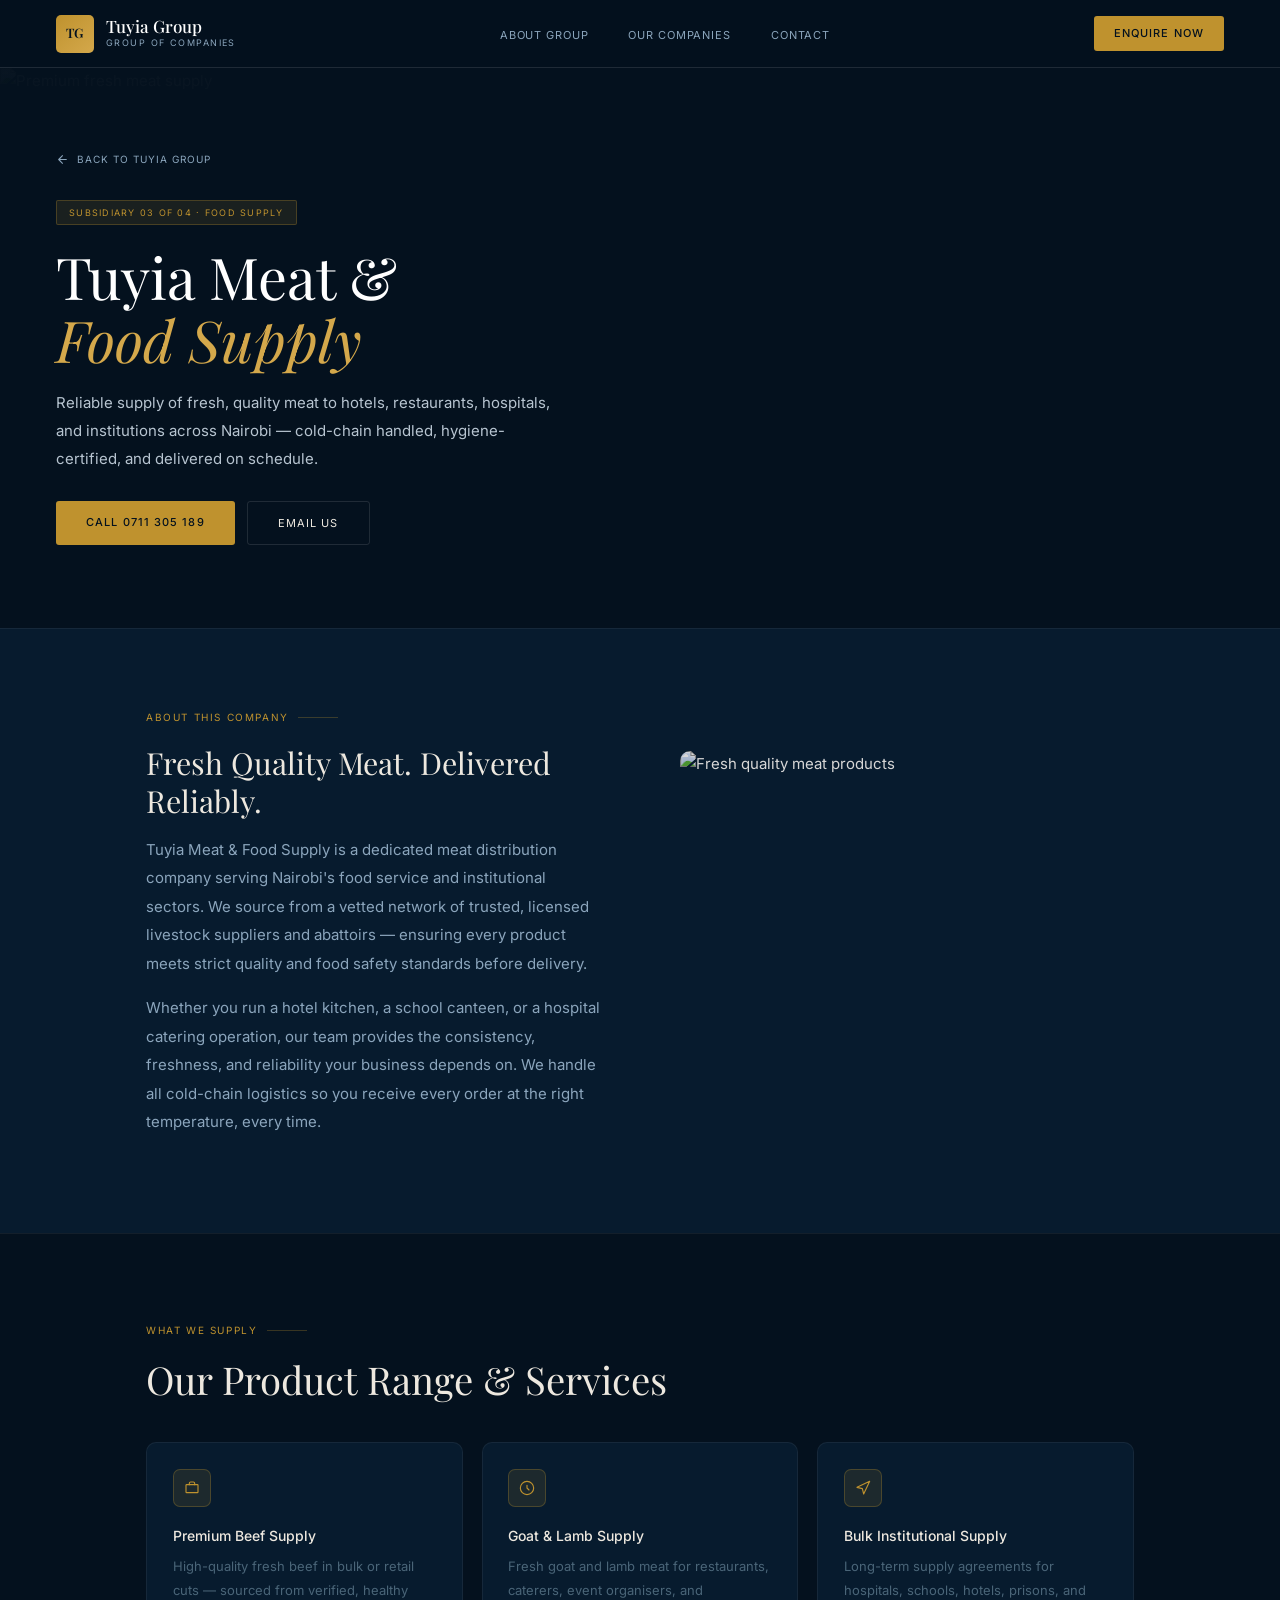
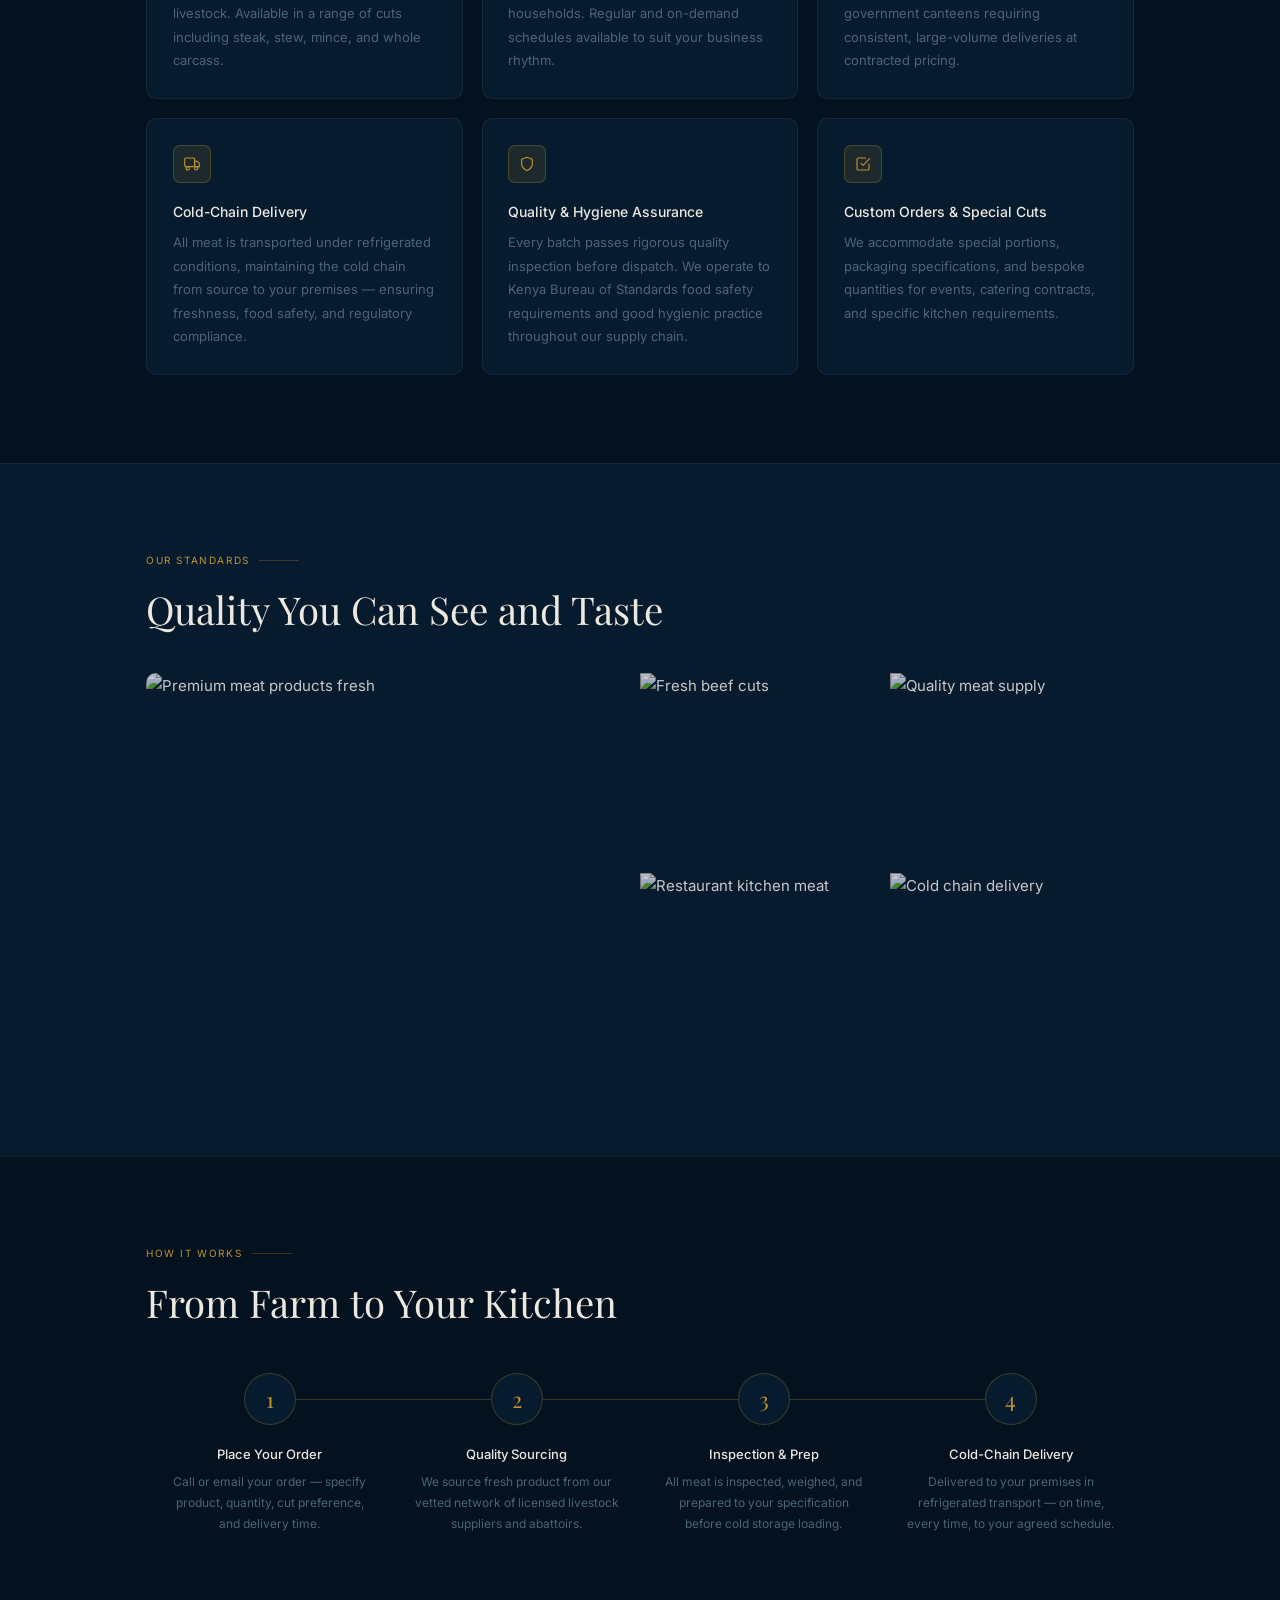
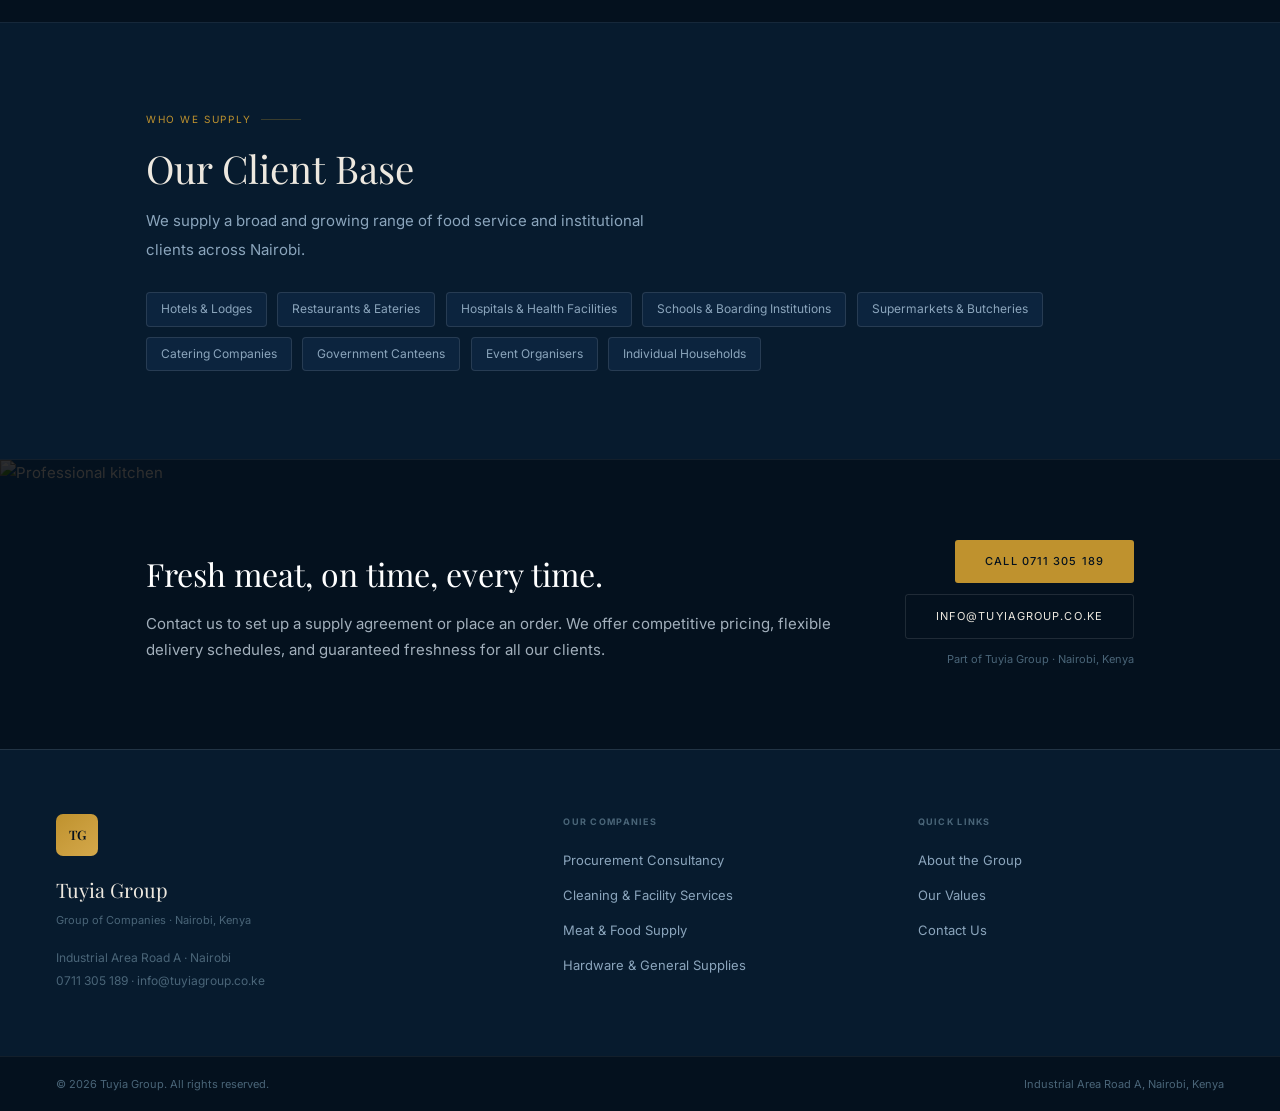
==== services/meat.html @ c435a111 "Add files via upload" ====
<!DOCTYPE html>
<html lang="en">
<head>
<meta charset="UTF-8"/>
<meta name="viewport" content="width=device-width,initial-scale=1.0"/>
<title>Tuyia Meat &amp; Food Supply | Tuyia Group</title>
<link rel="stylesheet" href="../style.css"/>
</head>
<body>

<nav>
  <a href="../index.html" class="logo">
    <div class="crest">TG</div>
    <div><div class="logo-name">Tuyia Group</div><div class="logo-sub">Group of Companies</div></div>
  </a>
  <ul class="nav-links">
    <li><a href="../index.html#about">About Group</a></li>
    <li><a href="../index.html#companies">Our Companies</a></li>
    <li><a href="../index.html#contact">Contact</a></li>
  </ul>
  <a href="../index.html#contact" class="nav-btn">Enquire Now</a>
</nav>

<!-- HERO -->
<div class="svc-hero">
  <img src="https://images.unsplash.com/photo-1544025162-d76694265947?w=1600&q=80" alt="Premium fresh meat supply"/>
  <div class="svc-hero-overlay"></div>
  <div class="svc-hero-text">
    <a href="../index.html#companies" class="back"><svg viewBox="0 0 24 24" fill="none" stroke="currentColor" stroke-width="2" stroke-linecap="round" stroke-linejoin="round"><path d="M19 12H5M12 19l-7-7 7-7"/></svg> Back to Tuyia Group</a>
    <div class="svc-badge">Subsidiary 03 of 04 · Food Supply</div>
    <h1 class="svc-hero-h">Tuyia Meat &amp;<br><em>Food Supply</em></h1>
    <p class="svc-hero-p">Reliable supply of fresh, quality meat to hotels, restaurants, hospitals, and institutions across Nairobi — cold-chain handled, hygiene-certified, and delivered on schedule.</p>
    <div class="svc-btns">
      <a href="tel:+254711305189" class="btn-gold">Call 0711 305 189</a>
      <a href="mailto:info@tuyiagroup.co.ke" class="btn-outline">Email Us</a>
    </div>
  </div>
</div>

<!-- INTRO -->
<div class="svc-intro-wrap">
  <div class="svc-intro-grid">
    <div class="svc-intro-text">
      <div class="section-label">About This Company</div>
      <h2>Fresh Quality Meat. Delivered Reliably.</h2>
      <p>Tuyia Meat &amp; Food Supply is a dedicated meat distribution company serving Nairobi's food service and institutional sectors. We source from a vetted network of trusted, licensed livestock suppliers and abattoirs — ensuring every product meets strict quality and food safety standards before delivery.</p>
      <p>Whether you run a hotel kitchen, a school canteen, or a hospital catering operation, our team provides the consistency, freshness, and reliability your business depends on. We handle all cold-chain logistics so you receive every order at the right temperature, every time.</p>
    </div>
    <div class="svc-intro-img">
      <img src="https://images.unsplash.com/photo-1588347818036-c3a5b9ab2df0?w=800&q=80" alt="Fresh quality meat products"/>
    </div>
  </div>
</div>

<!-- SERVICES -->
<div class="feat-wrap">
  <div class="section">
    <div class="section-label">What We Supply</div>
    <div class="section-title">Our Product Range &amp; Services</div>
    <div class="feat-grid">
      <div class="f-card">
        <div class="f-ico"><svg viewBox="0 0 24 24" fill="none" stroke="currentColor" stroke-width="1.7" stroke-linecap="round" stroke-linejoin="round"><path d="M20 7H4a1 1 0 00-1 1v10a1 1 0 001 1h16a1 1 0 001-1V8a1 1 0 00-1-1z"/><path d="M16 7V5a2 2 0 00-2-2h-4a2 2 0 00-2 2v2"/></svg></div>
        <div class="f-h">Premium Beef Supply</div>
        <p class="f-p">High-quality fresh beef in bulk or retail cuts — sourced from verified, healthy livestock. Available in a range of cuts including steak, stew, mince, and whole carcass.</p>
      </div>
      <div class="f-card">
        <div class="f-ico"><svg viewBox="0 0 24 24" fill="none" stroke="currentColor" stroke-width="1.7" stroke-linecap="round" stroke-linejoin="round"><circle cx="12" cy="12" r="10"/><path d="M12 8v4l3 3"/></svg></div>
        <div class="f-h">Goat &amp; Lamb Supply</div>
        <p class="f-p">Fresh goat and lamb meat for restaurants, caterers, event organisers, and households. Regular and on-demand schedules available to suit your business rhythm.</p>
      </div>
      <div class="f-card">
        <div class="f-ico"><svg viewBox="0 0 24 24" fill="none" stroke="currentColor" stroke-width="1.7" stroke-linecap="round" stroke-linejoin="round"><path d="M3 11l19-9-9 19-2-8-8-2z"/></svg></div>
        <div class="f-h">Bulk Institutional Supply</div>
        <p class="f-p">Long-term supply agreements for hospitals, schools, hotels, prisons, and government canteens requiring consistent, large-volume deliveries at contracted pricing.</p>
      </div>
      <div class="f-card">
        <div class="f-ico"><svg viewBox="0 0 24 24" fill="none" stroke="currentColor" stroke-width="1.7" stroke-linecap="round" stroke-linejoin="round"><rect x="1" y="3" width="15" height="13" rx="2"/><path d="M16 8h4l3 3v5h-7V8z"/><circle cx="5.5" cy="18.5" r="2.5"/><circle cx="18.5" cy="18.5" r="2.5"/></svg></div>
        <div class="f-h">Cold-Chain Delivery</div>
        <p class="f-p">All meat is transported under refrigerated conditions, maintaining the cold chain from source to your premises — ensuring freshness, food safety, and regulatory compliance.</p>
      </div>
      <div class="f-card">
        <div class="f-ico"><svg viewBox="0 0 24 24" fill="none" stroke="currentColor" stroke-width="1.7" stroke-linecap="round" stroke-linejoin="round"><path d="M12 22s8-4 8-10V5l-8-3-8 3v7c0 6 8 10 8 10z"/></svg></div>
        <div class="f-h">Quality &amp; Hygiene Assurance</div>
        <p class="f-p">Every batch passes rigorous quality inspection before dispatch. We operate to Kenya Bureau of Standards food safety requirements and good hygienic practice throughout our supply chain.</p>
      </div>
      <div class="f-card">
        <div class="f-ico"><svg viewBox="0 0 24 24" fill="none" stroke="currentColor" stroke-width="1.7" stroke-linecap="round" stroke-linejoin="round"><path d="M9 11l3 3L22 4"/><path d="M21 12v7a2 2 0 01-2 2H5a2 2 0 01-2-2V5a2 2 0 012-2h11"/></svg></div>
        <div class="f-h">Custom Orders &amp; Special Cuts</div>
        <p class="f-p">We accommodate special portions, packaging specifications, and bespoke quantities for events, catering contracts, and specific kitchen requirements.</p>
      </div>
    </div>
  </div>
</div>

<!-- GALLERY -->
<div class="gallery-wrap">
  <div class="section">
    <div class="section-label">Our Standards</div>
    <div class="section-title">Quality You Can See and Taste</div>
    <div class="gallery-grid">
      <div class="g-item g-big"><img src="https://images.unsplash.com/photo-1607623814075-e51df1bdc82f?w=900&q=80" alt="Premium meat products fresh"/></div>
      <div class="g-item"><img src="https://images.unsplash.com/photo-1615937657715-bc7b4b7962c1?w=500&q=80" alt="Fresh beef cuts"/></div>
      <div class="g-item"><img src="https://images.unsplash.com/photo-1529692236671-f1f6cf9683ba?w=500&q=80" alt="Quality meat supply"/></div>
      <div class="g-item"><img src="https://images.unsplash.com/photo-1600891964092-4316c288032e?w=500&q=80" alt="Restaurant kitchen meat"/></div>
      <div class="g-item"><img src="https://images.unsplash.com/photo-1558030006-450675393462?w=500&q=80" alt="Cold chain delivery"/></div>
    </div>
  </div>
</div>

<!-- PROCESS -->
<div class="process-wrap">
  <div class="section">
    <div class="section-label">How It Works</div>
    <div class="section-title">From Farm to Your Kitchen</div>
    <div class="process-grid">
      <div class="p-step"><div class="p-num">1</div><div class="p-h">Place Your Order</div><p class="p-p">Call or email your order — specify product, quantity, cut preference, and delivery time.</p></div>
      <div class="p-step"><div class="p-num">2</div><div class="p-h">Quality Sourcing</div><p class="p-p">We source fresh product from our vetted network of licensed livestock suppliers and abattoirs.</p></div>
      <div class="p-step"><div class="p-num">3</div><div class="p-h">Inspection &amp; Prep</div><p class="p-p">All meat is inspected, weighed, and prepared to your specification before cold storage loading.</p></div>
      <div class="p-step"><div class="p-num">4</div><div class="p-h">Cold-Chain Delivery</div><p class="p-p">Delivered to your premises in refrigerated transport — on time, every time, to your agreed schedule.</p></div>
    </div>
  </div>
</div>

<!-- CLIENTS -->
<div class="clients-wrap">
  <div class="section">
    <div class="section-label">Who We Supply</div>
    <div class="section-title">Our Client Base</div>
    <p class="section-desc">We supply a broad and growing range of food service and institutional clients across Nairobi.</p>
    <div class="tags">
      <span class="tag">Hotels &amp; Lodges</span><span class="tag">Restaurants &amp; Eateries</span><span class="tag">Hospitals &amp; Health Facilities</span><span class="tag">Schools &amp; Boarding Institutions</span><span class="tag">Supermarkets &amp; Butcheries</span><span class="tag">Catering Companies</span><span class="tag">Government Canteens</span><span class="tag">Event Organisers</span><span class="tag">Individual Households</span>
    </div>
  </div>
</div>

<!-- CTA -->
<div class="svc-cta-wrap">
  <div class="svc-cta-img"><img src="https://images.unsplash.com/photo-1466637574441-749b8f19452f?w=1600&q=80" alt="Professional kitchen"/></div>
  <div class="svc-cta-content">
    <div>
      <div class="svc-cta-h">Fresh meat, on time, every time.</div>
      <p class="svc-cta-p">Contact us to set up a supply agreement or place an order. We offer competitive pricing, flexible delivery schedules, and guaranteed freshness for all our clients.</p>
    </div>
    <div class="svc-cta-actions">
      <a href="tel:+254711305189" class="btn-gold">Call 0711 305 189</a>
      <a href="mailto:info@tuyiagroup.co.ke" class="btn-outline">info@tuyiagroup.co.ke</a>
      <div class="svc-cta-note">Part of Tuyia Group · Nairobi, Kenya</div>
    </div>
  </div>
</div>

<footer>
  <div>
    <div class="ft-crest">TG</div>
    <div class="ft-name">Tuyia Group</div>
    <div class="ft-sub">Group of Companies · Nairobi, Kenya</div>
    <div class="ft-info">Industrial Area Road A · Nairobi<br>0711 305 189 · info@tuyiagroup.co.ke</div>
  </div>
  <div class="ft-col">
    <h4>Our Companies</h4>
    <ul>
      <li><a href="procurement.html">Procurement Consultancy</a></li>
      <li><a href="cleaning.html">Cleaning &amp; Facility Services</a></li>
      <li><a href="meat.html">Meat &amp; Food Supply</a></li>
      <li><a href="hardware.html">Hardware &amp; General Supplies</a></li>
    </ul>
  </div>
  <div class="ft-col">
    <h4>Quick Links</h4>
    <ul>
      <li><a href="../index.html#about">About the Group</a></li>
      <li><a href="../index.html#values">Our Values</a></li>
      <li><a href="../index.html#contact">Contact Us</a></li>
    </ul>
  </div>
</footer>
<div class="ft-bar">
  <div class="ft-copy">&copy; 2026 Tuyia Group. All rights reserved.</div>
  <div class="ft-copy">Industrial Area Road A, Nairobi, Kenya</div>
</div>

</body>
</html>
---- style.css ----
@import url('https://fonts.googleapis.com/css2?family=Playfair+Display:ital,wght@0,400;0,500;0,600;1,400;1,500&family=Inter:wght@300;400;500&display=swap');

*,*::before,*::after{box-sizing:border-box;margin:0;padding:0}
:root{
  --navy:#04111E;--navy2:#071B2E;--navy3:#0C243E;--navy4:#132E50;
  --gold:#BF922E;--gold2:#D4A84B;--gold3:rgba(191,146,46,0.12);--gold4:rgba(191,146,46,0.28);
  --cream:#EDE8DF;--silver:#8BA5BC;--dim:#4A6578;
  --border:rgba(255,255,255,0.06);--border2:rgba(255,255,255,0.11);
  --serif:'Playfair Display',Georgia,serif;--sans:'Inter',system-ui,sans-serif;
}
html{scroll-behavior:smooth}
body{font-family:var(--sans);background:var(--navy);color:#fff;font-size:15px;line-height:1.7;-webkit-font-smoothing:antialiased}

/* ─ NAVBAR ─────────────────────────────── */
nav{position:sticky;top:0;z-index:200;height:68px;display:flex;align-items:center;justify-content:space-between;padding:0 3.5rem;background:rgba(4,17,30,0.96);border-bottom:0.5px solid var(--border2);backdrop-filter:blur(20px)}
.logo{display:flex;align-items:center;gap:12px;text-decoration:none}
.crest{width:38px;height:38px;border-radius:5px;background:linear-gradient(140deg,var(--gold),var(--gold2));display:flex;align-items:center;justify-content:center;font-family:var(--serif);font-size:13px;font-weight:600;color:#04111E;letter-spacing:.05em;flex-shrink:0}
.logo-name{font-family:var(--serif);font-size:17px;font-weight:500;color:#fff;line-height:1.1}
.logo-sub{font-size:9px;letter-spacing:.16em;text-transform:uppercase;color:var(--silver)}
.nav-links{display:flex;gap:2.5rem;list-style:none}
.nav-links a{font-size:11px;letter-spacing:.08em;text-transform:uppercase;color:var(--silver);text-decoration:none;transition:color .2s}
.nav-links a:hover{color:var(--gold2)}
.nav-btn{font-size:11px;letter-spacing:.1em;text-transform:uppercase;padding:8px 20px;border-radius:3px;background:var(--gold);color:#04111E;font-weight:500;text-decoration:none;transition:background .2s}
.nav-btn:hover{background:var(--gold2)}

/* ─ BUTTONS ─────────────────────────────── */
.btn-gold{display:inline-block;padding:12px 30px;border-radius:3px;background:var(--gold);color:#04111E;font-size:11px;letter-spacing:.1em;text-transform:uppercase;font-weight:500;text-decoration:none;transition:background .2s}
.btn-gold:hover{background:var(--gold2)}
.btn-outline{display:inline-block;padding:12px 30px;border-radius:3px;background:transparent;color:var(--cream);font-size:11px;letter-spacing:.1em;text-transform:uppercase;border:0.5px solid var(--border2);text-decoration:none;transition:border-color .2s,color .2s}
.btn-outline:hover{border-color:var(--gold4);color:var(--gold2)}

/* ─ HERO ─────────────────────────────────── */
.hero{position:relative;overflow:hidden;min-height:94vh;display:flex;align-items:center;justify-content:center;text-align:center;padding:7rem 2rem 5rem}
.hero-img{position:absolute;inset:0;z-index:0}
.hero-img img{width:100%;height:100%;object-fit:cover;display:block}
.hero-img::after{content:'';position:absolute;inset:0;background:linear-gradient(to bottom,rgba(4,17,30,.82) 0%,rgba(4,17,30,.6) 55%,rgba(4,17,30,.92) 100%)}
.hero-inner{position:relative;z-index:1;max-width:800px}
.hero-badge{display:inline-flex;align-items:center;gap:10px;font-size:10px;letter-spacing:.18em;text-transform:uppercase;color:var(--gold2);margin-bottom:1.75rem}
.hero-badge::before,.hero-badge::after{content:'';width:28px;height:0.5px;background:var(--gold4)}
.hero h1{font-family:var(--serif);font-size:clamp(3rem,6vw,5.5rem);font-weight:400;line-height:1.1;margin-bottom:1.5rem}
.hero h1 em{font-style:italic;color:var(--gold2)}
.hero p{font-size:16px;color:rgba(220,230,240,.88);max-width:520px;margin:0 auto 2.5rem;line-height:1.9}
.hero-btns{display:flex;gap:1rem;justify-content:center;flex-wrap:wrap}
.hero-stats{display:flex;gap:4rem;justify-content:center;flex-wrap:wrap;margin-top:4.5rem;padding-top:3rem;border-top:0.5px solid rgba(255,255,255,.1);position:relative;z-index:1}
.stat-n{font-family:var(--serif);font-size:2.6rem;font-weight:400;color:#fff;line-height:1;margin-bottom:.3rem}
.stat-l{font-size:10px;letter-spacing:.12em;text-transform:uppercase;color:var(--silver)}

/* ─ TICKER ──────────────────────────────── */
.ticker{height:40px;background:var(--gold);display:flex;align-items:center;overflow:hidden}
.ticker-track{display:flex;white-space:nowrap;animation:tick 28s linear infinite}
@keyframes tick{from{transform:translateX(0)}to{transform:translateX(-50%)}}
.tick-item{font-size:10px;letter-spacing:.16em;text-transform:uppercase;color:#04111E;font-weight:500;padding:0 2rem;display:flex;align-items:center;gap:2rem}
.tick-dot{width:4px;height:4px;border-radius:50%;background:rgba(4,17,30,.3)}

/* ─ ABOUT SECTION ───────────────────────── */
.about-wrap{background:var(--navy2);border-top:0.5px solid var(--border);border-bottom:0.5px solid var(--border)}
.about-grid{display:grid;grid-template-columns:1fr 1fr;gap:5rem;align-items:center;max-width:1100px;margin:0 auto;padding:6rem 3.5rem}
.about-photo{border-radius:10px;overflow:hidden;height:500px;position:relative}
.about-photo img{width:100%;height:100%;object-fit:cover;display:block;filter:brightness(.82)}
.photo-caption{position:absolute;bottom:0;left:0;right:0;padding:1.75rem;background:linear-gradient(to top,rgba(4,17,30,.9),transparent)}
.photo-caption span{font-size:10px;letter-spacing:.1em;text-transform:uppercase;color:var(--gold2);display:flex;align-items:center;gap:.6rem}
.photo-caption span::before{content:'';width:18px;height:0.5px;background:var(--gold)}
.about-text-col .label{font-size:10px;letter-spacing:.16em;text-transform:uppercase;color:var(--gold);margin-bottom:1rem;display:flex;align-items:center;gap:.6rem}
.about-text-col .label::after{content:'';width:40px;height:0.5px;background:var(--gold4)}
.about-text-col h2{font-family:var(--serif);font-size:2.4rem;font-weight:400;color:var(--cream);margin-bottom:1.25rem;line-height:1.2}
.about-text-col p{font-size:15px;color:var(--silver);line-height:1.9;margin-bottom:1rem}
.about-text-col strong{color:var(--cream);font-weight:400}
.company-list{margin-top:1.75rem;display:flex;flex-direction:column;gap:1px;border:0.5px solid var(--border2);border-radius:9px;overflow:hidden}
.co-item{display:flex;align-items:center;gap:1rem;padding:.95rem 1.25rem;background:var(--navy3);border-bottom:0.5px solid var(--border);transition:background .2s;text-decoration:none;color:inherit}
.co-item:last-child{border-bottom:none}
.co-item:hover{background:var(--navy4)}
.co-icon{width:34px;height:34px;border-radius:7px;background:var(--gold3);border:0.5px solid var(--gold4);display:flex;align-items:center;justify-content:center;color:var(--gold);flex-shrink:0}
.co-icon svg{width:14px;height:14px}
.co-name{font-size:13px;font-weight:500;color:var(--cream)}
.co-desc{font-size:11px;color:var(--dim)}
.co-arrow{margin-left:auto;color:var(--dim);font-size:12px}

/* ─ SUBSIDIARIES ────────────────────────── */
.sub-wrap{background:var(--navy)}
.sub-grid{display:grid;grid-template-columns:1fr 1fr;gap:1.5rem;margin-top:2.5rem}
.sub-card{display:block;text-decoration:none;border-radius:10px;overflow:hidden;border:0.5px solid var(--border);background:var(--navy2);transition:border-color .3s,transform .25s}
.sub-card:hover{border-color:var(--gold4);transform:translateY(-5px)}
.sub-photo{height:230px;overflow:hidden;position:relative}
.sub-photo img{width:100%;height:100%;object-fit:cover;display:block;transition:transform .55s;filter:brightness(.68)}
.sub-card:hover .sub-photo img{transform:scale(1.06);filter:brightness(.82)}
.sub-photo-fade{position:absolute;inset:0;background:linear-gradient(to bottom,transparent 45%,rgba(4,17,30,.88) 100%)}
.sub-no{position:absolute;top:.9rem;right:1.1rem;font-family:var(--serif);font-size:.9rem;color:var(--gold2);letter-spacing:.08em;z-index:2}
.sub-body{padding:1.75rem 2rem 2rem}
.sub-icon-wrap{width:44px;height:44px;border-radius:9px;background:var(--gold3);border:0.5px solid var(--gold4);display:flex;align-items:center;justify-content:center;color:var(--gold);margin-bottom:1.25rem}
.sub-icon-wrap svg{width:19px;height:19px}
.sub-title{font-family:var(--serif);font-size:1.5rem;font-weight:400;color:var(--cream);margin-bottom:.35rem;line-height:1.2}
.sub-tag{font-size:11px;color:var(--dim);margin-bottom:1rem;letter-spacing:.03em}
.sub-desc{font-size:13px;color:var(--silver);line-height:1.8;margin-bottom:1.5rem}
.sub-link{display:inline-flex;align-items:center;gap:7px;font-size:11px;letter-spacing:.1em;text-transform:uppercase;color:var(--gold);transition:gap .2s}
.sub-card:hover .sub-link{gap:13px}
.sub-link svg{width:12px;height:12px}

/* ─ SECTION WRAPPER ─────────────────────── */
.section{padding:5.5rem 3.5rem;max-width:1100px;margin:0 auto}
.section-label{font-size:10px;letter-spacing:.16em;text-transform:uppercase;color:var(--gold);margin-bottom:1.1rem;display:flex;align-items:center;gap:.6rem}
.section-label::after{content:'';width:40px;height:0.5px;background:var(--gold4)}
.section-title{font-family:var(--serif);font-size:clamp(1.8rem,3vw,2.8rem);font-weight:400;color:var(--cream);line-height:1.2;margin-bottom:1rem}
.section-desc{font-size:15px;color:var(--silver);max-width:500px;line-height:1.9}

/* ─ VALUES ──────────────────────────────── */
.values-wrap{background:var(--navy2);border-top:0.5px solid var(--border);border-bottom:0.5px solid var(--border)}
.values-grid{display:grid;grid-template-columns:repeat(4,1fr);gap:1px;margin-top:2.5rem;background:var(--border);border-radius:10px;overflow:hidden}
.val-card{background:var(--navy3);padding:2rem 1.6rem}
.val-n{font-family:var(--serif);font-size:2.3rem;font-weight:400;color:var(--gold4);line-height:1;margin-bottom:.9rem}
.val-h{font-size:13px;font-weight:500;color:var(--cream);margin-bottom:.45rem}
.val-p{font-size:12px;color:var(--dim);line-height:1.75}

/* ─ PHOTO DIVIDER ───────────────────────── */
.divider-photo{position:relative;height:280px;overflow:hidden}
.divider-photo img{width:100%;height:100%;object-fit:cover;display:block;filter:brightness(.38)}
.divider-overlay{position:absolute;inset:0;display:flex;flex-direction:column;align-items:center;justify-content:center;text-align:center;gap:.7rem}
.divider-label{font-size:10px;letter-spacing:.2em;text-transform:uppercase;color:var(--gold2)}
.divider-h{font-family:var(--serif);font-size:2.4rem;font-weight:400;color:#fff}
.divider-sub{font-size:14px;color:rgba(220,230,240,.7);max-width:420px;line-height:1.8}

/* ─ CONTACT ─────────────────────────────── */
.contact-wrap{background:var(--navy)}
.contact-grid{display:grid;grid-template-columns:repeat(3,1fr);gap:1.25rem;margin-top:2.5rem}
.c-tile{background:var(--navy2);border:0.5px solid var(--border);border-radius:10px;padding:1.6rem}
.c-ico{width:36px;height:36px;border-radius:7px;background:var(--gold3);border:0.5px solid var(--gold4);display:flex;align-items:center;justify-content:center;color:var(--gold);margin-bottom:1rem}
.c-ico svg{width:15px;height:15px}
.c-lbl{font-size:9px;letter-spacing:.14em;text-transform:uppercase;color:var(--dim);margin-bottom:.45rem}
.c-val{font-size:15px;color:var(--cream)}
.c-val a{color:var(--gold2);text-decoration:none}
.c-val a:hover{color:var(--gold)}
.c-sub{font-size:12px;color:var(--dim);margin-top:.25rem}

/* ─ CTA BAND ────────────────────────────── */
.cta-wrap{background:var(--navy3);border-top:0.5px solid var(--border)}
.cta-inner{max-width:1100px;margin:0 auto;padding:5rem 3.5rem;display:grid;grid-template-columns:1fr auto;gap:3rem;align-items:center}
.cta-h{font-family:var(--serif);font-size:2.1rem;font-weight:400;color:var(--cream);margin-bottom:.7rem}
.cta-p{font-size:15px;color:var(--silver)}
.cta-side{display:flex;flex-direction:column;gap:.75rem;align-items:flex-end}
.cta-note{font-size:12px;color:var(--dim);text-align:right}

/* ─ FOOTER ──────────────────────────────── */
footer{background:var(--navy2);border-top:0.5px solid var(--border2);padding:4rem 3.5rem;display:grid;grid-template-columns:1.5fr 1fr 1fr;gap:3rem}
.ft-crest{width:42px;height:42px;border-radius:7px;background:linear-gradient(140deg,var(--gold),var(--gold2));display:flex;align-items:center;justify-content:center;font-family:var(--serif);font-size:13px;font-weight:600;color:#04111E;margin-bottom:1.1rem}
.ft-name{font-family:var(--serif);font-size:1.25rem;font-weight:400;color:var(--cream);margin-bottom:.2rem}
.ft-sub{font-size:11px;color:var(--dim);margin-bottom:1.1rem}
.ft-info{font-size:12px;color:var(--dim);line-height:1.9}
.ft-col h4{font-size:9px;letter-spacing:.14em;text-transform:uppercase;color:var(--dim);margin-bottom:1.1rem}
.ft-col ul{list-style:none;display:flex;flex-direction:column;gap:.6rem}
.ft-col a{font-size:13px;color:var(--silver);text-decoration:none;transition:color .2s}
.ft-col a:hover{color:var(--gold2)}
.ft-bar{background:var(--navy);border-top:0.5px solid var(--border);padding:1.1rem 3.5rem;display:flex;justify-content:space-between;align-items:center}
.ft-copy{font-size:11px;color:var(--dim)}

/* ─ SERVICE PAGE ────────────────────────── */
.svc-hero{position:relative;height:560px;overflow:hidden}
.svc-hero img{width:100%;height:100%;object-fit:cover;display:block;filter:brightness(.38)}
.svc-hero-overlay{position:absolute;inset:0;background:linear-gradient(to right,rgba(4,17,30,.95) 40%,rgba(4,17,30,.35) 100%)}
.svc-hero-text{position:absolute;inset:0;display:flex;flex-direction:column;justify-content:center;padding:4rem 3.5rem;max-width:660px}
.back{display:inline-flex;align-items:center;gap:.5rem;font-size:10px;letter-spacing:.1em;text-transform:uppercase;color:var(--silver);text-decoration:none;margin-bottom:2rem;transition:color .2s}
.back:hover{color:var(--gold2)}
.back svg{width:13px;height:13px}
.svc-badge{display:inline-block;font-size:9px;letter-spacing:.14em;text-transform:uppercase;color:var(--gold);background:var(--gold3);border:0.5px solid var(--gold4);padding:4px 12px;border-radius:2px;margin-bottom:1.25rem;width:fit-content}
.svc-hero-h{font-family:var(--serif);font-size:clamp(2.4rem,4.5vw,3.8rem);font-weight:400;line-height:1.1;color:#fff;margin-bottom:1.1rem}
.svc-hero-h em{font-style:italic;color:var(--gold2)}
.svc-hero-p{font-size:15px;color:rgba(215,228,240,.85);max-width:500px;line-height:1.85;margin-bottom:1.75rem}
.svc-btns{display:flex;gap:.75rem;flex-wrap:wrap}

.svc-intro-wrap{background:var(--navy2);border-top:0.5px solid var(--border)}
.svc-intro-grid{display:grid;grid-template-columns:1fr 1fr;gap:5rem;align-items:center;max-width:1100px;margin:0 auto;padding:5rem 3.5rem}
.svc-intro-text h2{font-family:var(--serif);font-size:1.9rem;font-weight:400;color:var(--cream);margin-bottom:1rem;line-height:1.25}
.svc-intro-text p{font-size:15px;color:var(--silver);line-height:1.9;margin-bottom:1rem}
.svc-intro-img{border-radius:10px;overflow:hidden;height:360px}
.svc-intro-img img{width:100%;height:100%;object-fit:cover;display:block;filter:brightness(.84)}

.feat-wrap{background:var(--navy);border-top:0.5px solid var(--border)}
.feat-grid{display:grid;grid-template-columns:repeat(3,1fr);gap:1.2rem;margin-top:2.5rem}
.f-card{background:var(--navy2);border:0.5px solid var(--border);border-radius:10px;padding:1.6rem;transition:border-color .25s}
.f-card:hover{border-color:var(--gold4)}
.f-ico{width:38px;height:38px;border-radius:7px;background:var(--gold3);border:0.5px solid var(--gold4);display:flex;align-items:center;justify-content:center;color:var(--gold);margin-bottom:1.1rem}
.f-ico svg{width:16px;height:16px}
.f-h{font-size:14px;font-weight:500;color:var(--cream);margin-bottom:.45rem}
.f-p{font-size:13px;color:var(--dim);line-height:1.8}

.gallery-wrap{background:var(--navy2);border-top:0.5px solid var(--border)}
.gallery-grid{display:grid;grid-template-columns:2fr 1fr 1fr;grid-template-rows:195px 195px;gap:5px;margin-top:2.5rem;border-radius:10px;overflow:hidden}
.g-item{overflow:hidden}
.g-item img{width:100%;height:100%;object-fit:cover;display:block;transition:transform .55s;filter:brightness(.78)}
.g-item:hover img{transform:scale(1.07);filter:brightness(.95)}
.g-big{grid-column:1;grid-row:1/3}

.process-wrap{background:var(--navy);border-top:0.5px solid var(--border)}
.process-grid{display:grid;grid-template-columns:repeat(4,1fr);margin-top:3rem;position:relative}
.process-grid::before{content:'';position:absolute;top:26px;left:12%;right:12%;height:0.5px;background:var(--gold4)}
.p-step{text-align:center;padding:0 1.25rem}
.p-num{width:52px;height:52px;border-radius:50%;margin:0 auto 1.1rem;background:var(--navy2);border:0.5px solid var(--gold4);display:flex;align-items:center;justify-content:center;font-family:var(--serif);font-size:1.35rem;font-weight:400;color:var(--gold);position:relative;z-index:1}
.p-h{font-size:13px;font-weight:500;color:var(--cream);margin-bottom:.35rem}
.p-p{font-size:12px;color:var(--dim);line-height:1.75}

.clients-wrap{background:var(--navy2);border-top:0.5px solid var(--border)}
.tags{display:flex;gap:.65rem;flex-wrap:wrap;margin-top:1.75rem}
.tag{background:var(--navy3);border:0.5px solid var(--border2);border-radius:4px;padding:6px 14px;font-size:12px;color:var(--silver)}

.svc-cta-wrap{position:relative;overflow:hidden;border-top:0.5px solid var(--border)}
.svc-cta-img{position:absolute;inset:0}
.svc-cta-img img{width:100%;height:100%;object-fit:cover;display:block;filter:brightness(.18)}
.svc-cta-content{position:relative;z-index:2;max-width:1100px;margin:0 auto;padding:5rem 3.5rem;display:grid;grid-template-columns:1fr auto;gap:2.5rem;align-items:center}
.svc-cta-h{font-family:var(--serif);font-size:2rem;font-weight:400;color:#fff;margin-bottom:.65rem}
.svc-cta-p{font-size:15px;color:rgba(215,228,240,.75)}
.svc-cta-actions{display:flex;flex-direction:column;gap:.7rem;align-items:flex-end}
.svc-cta-note{font-size:11px;color:var(--dim);text-align:right}
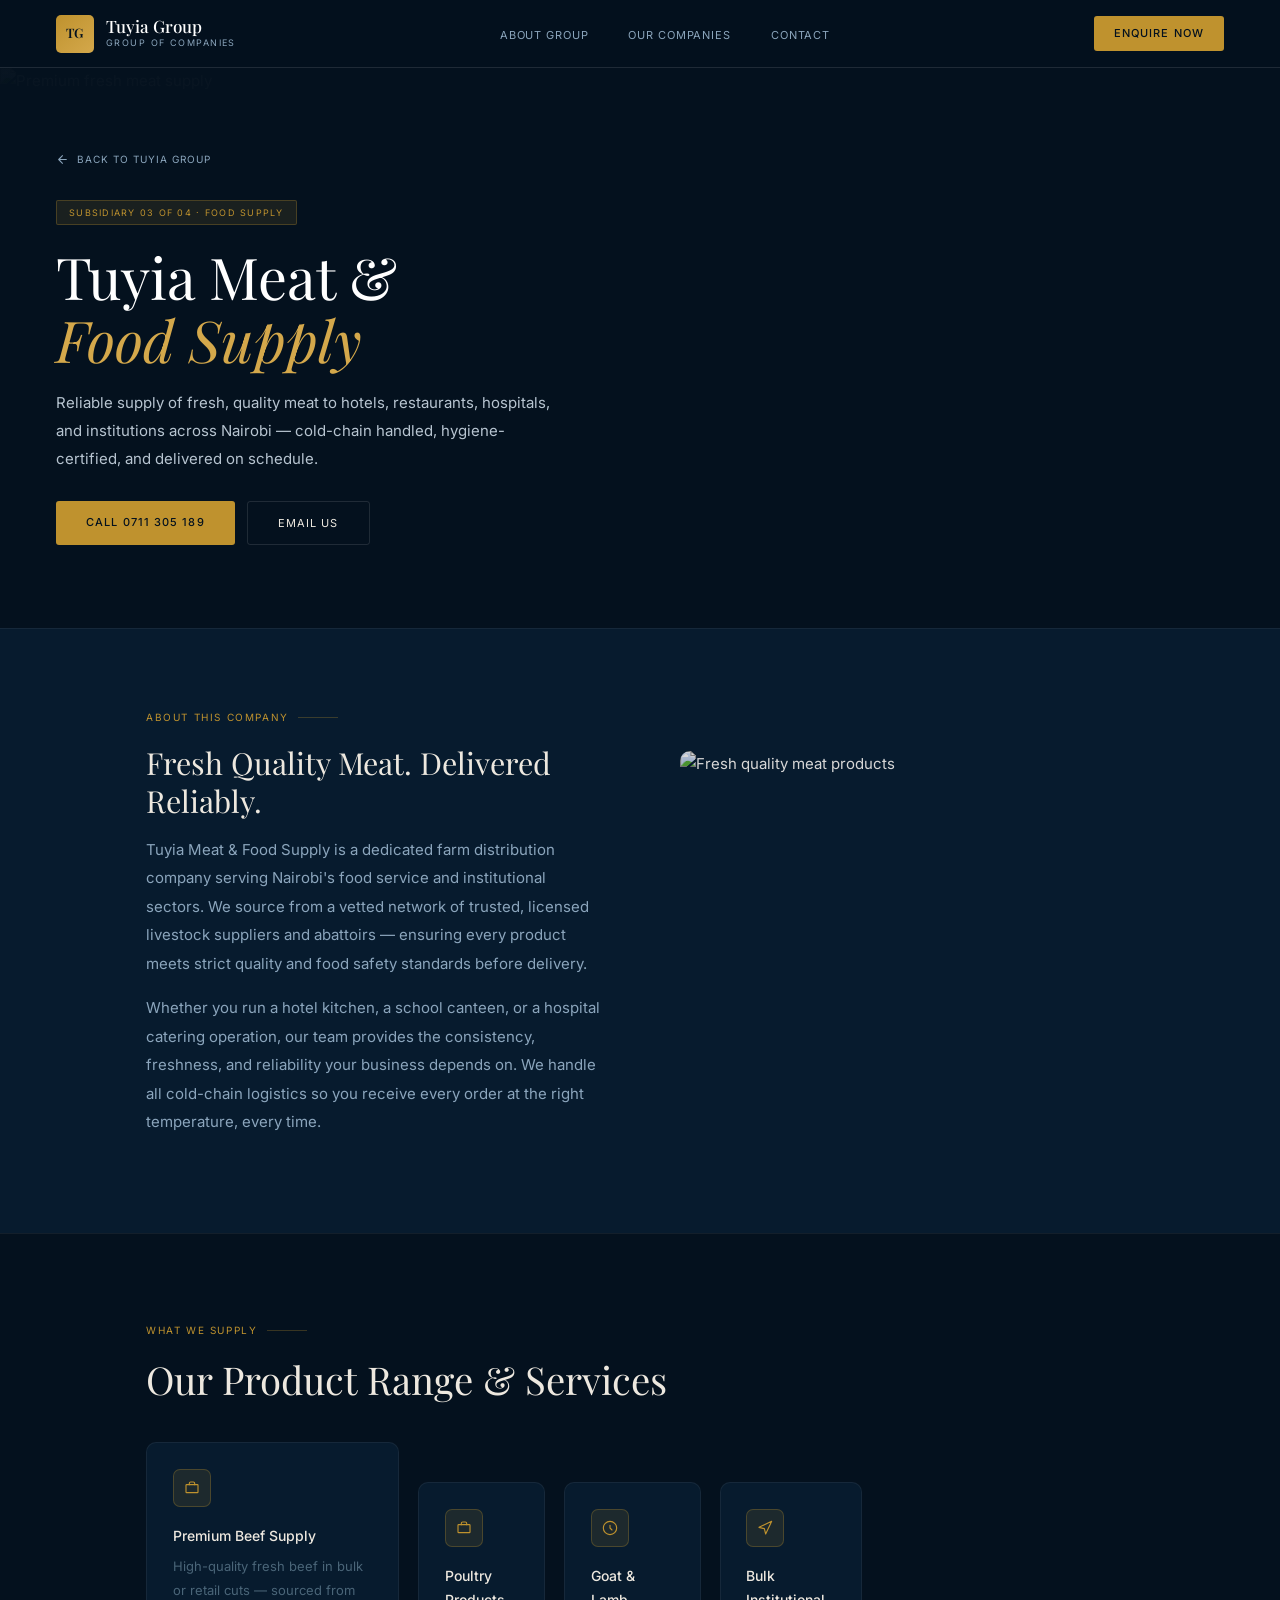
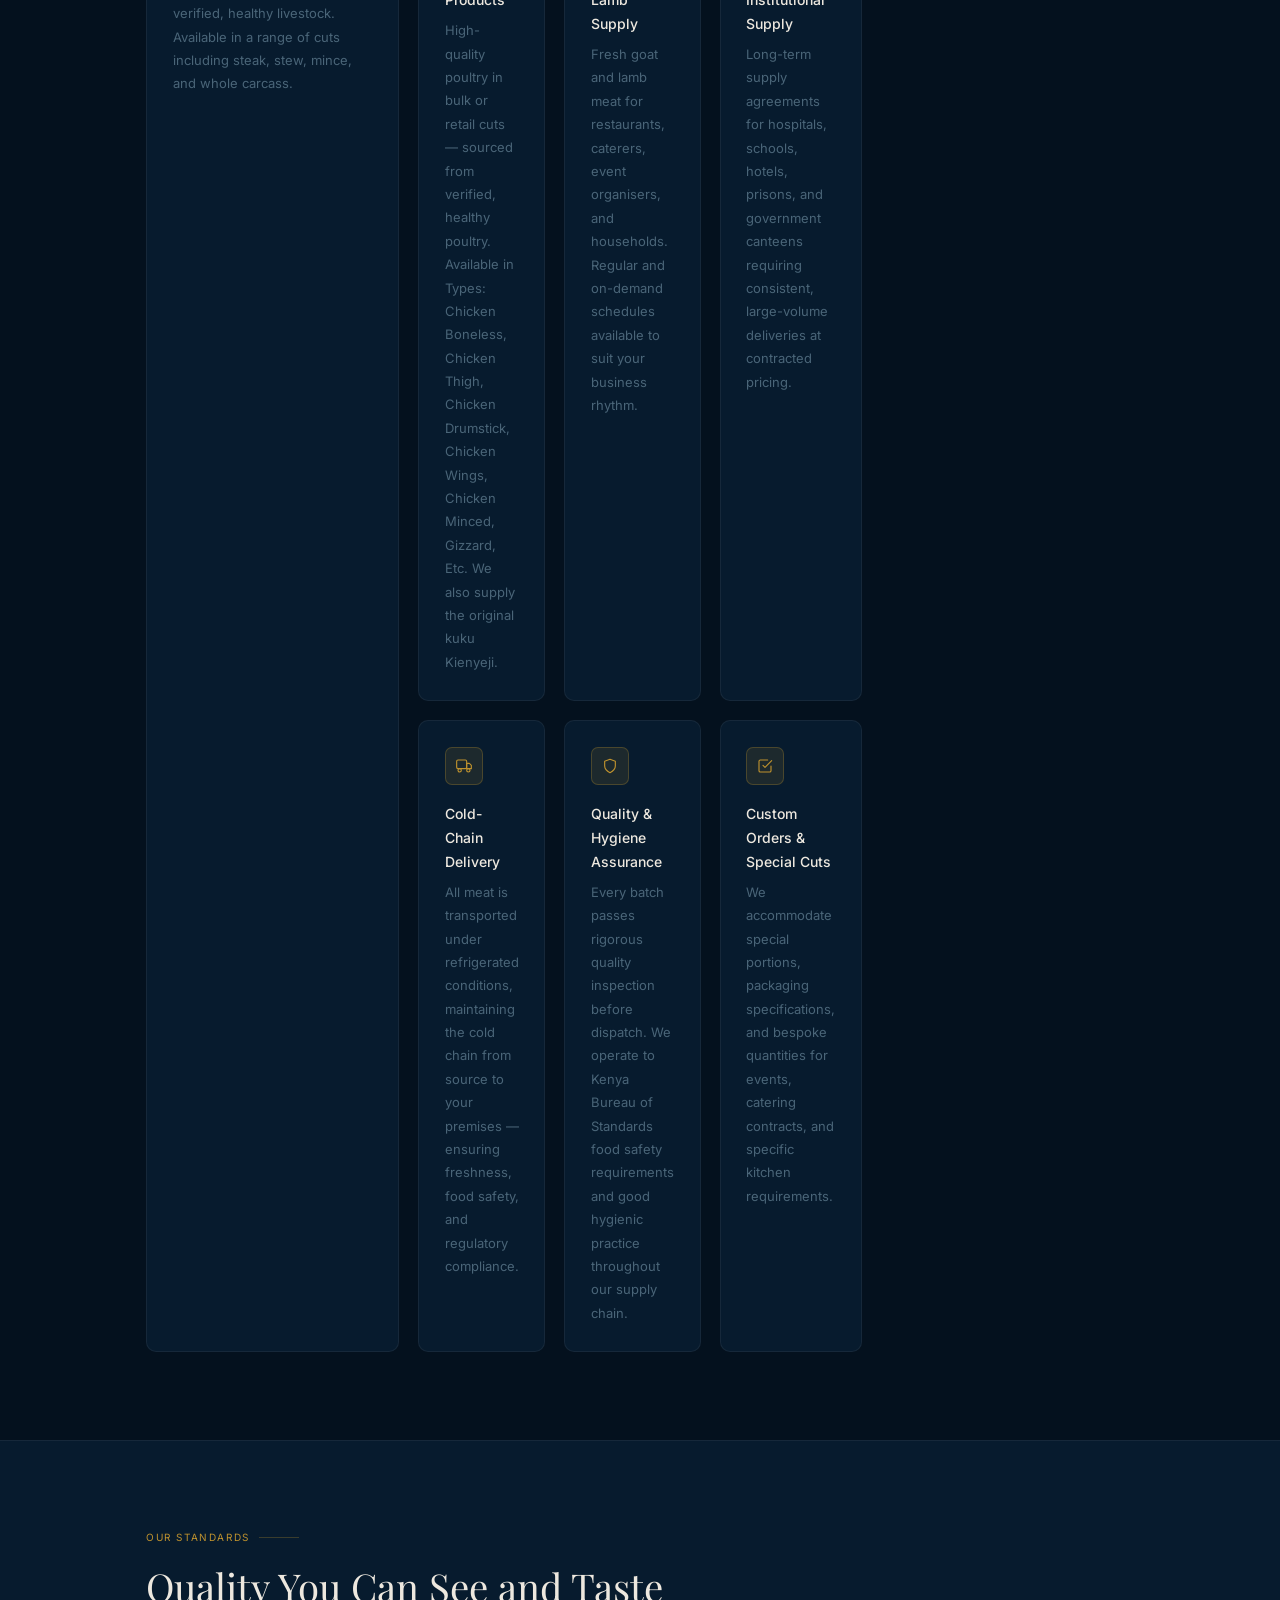
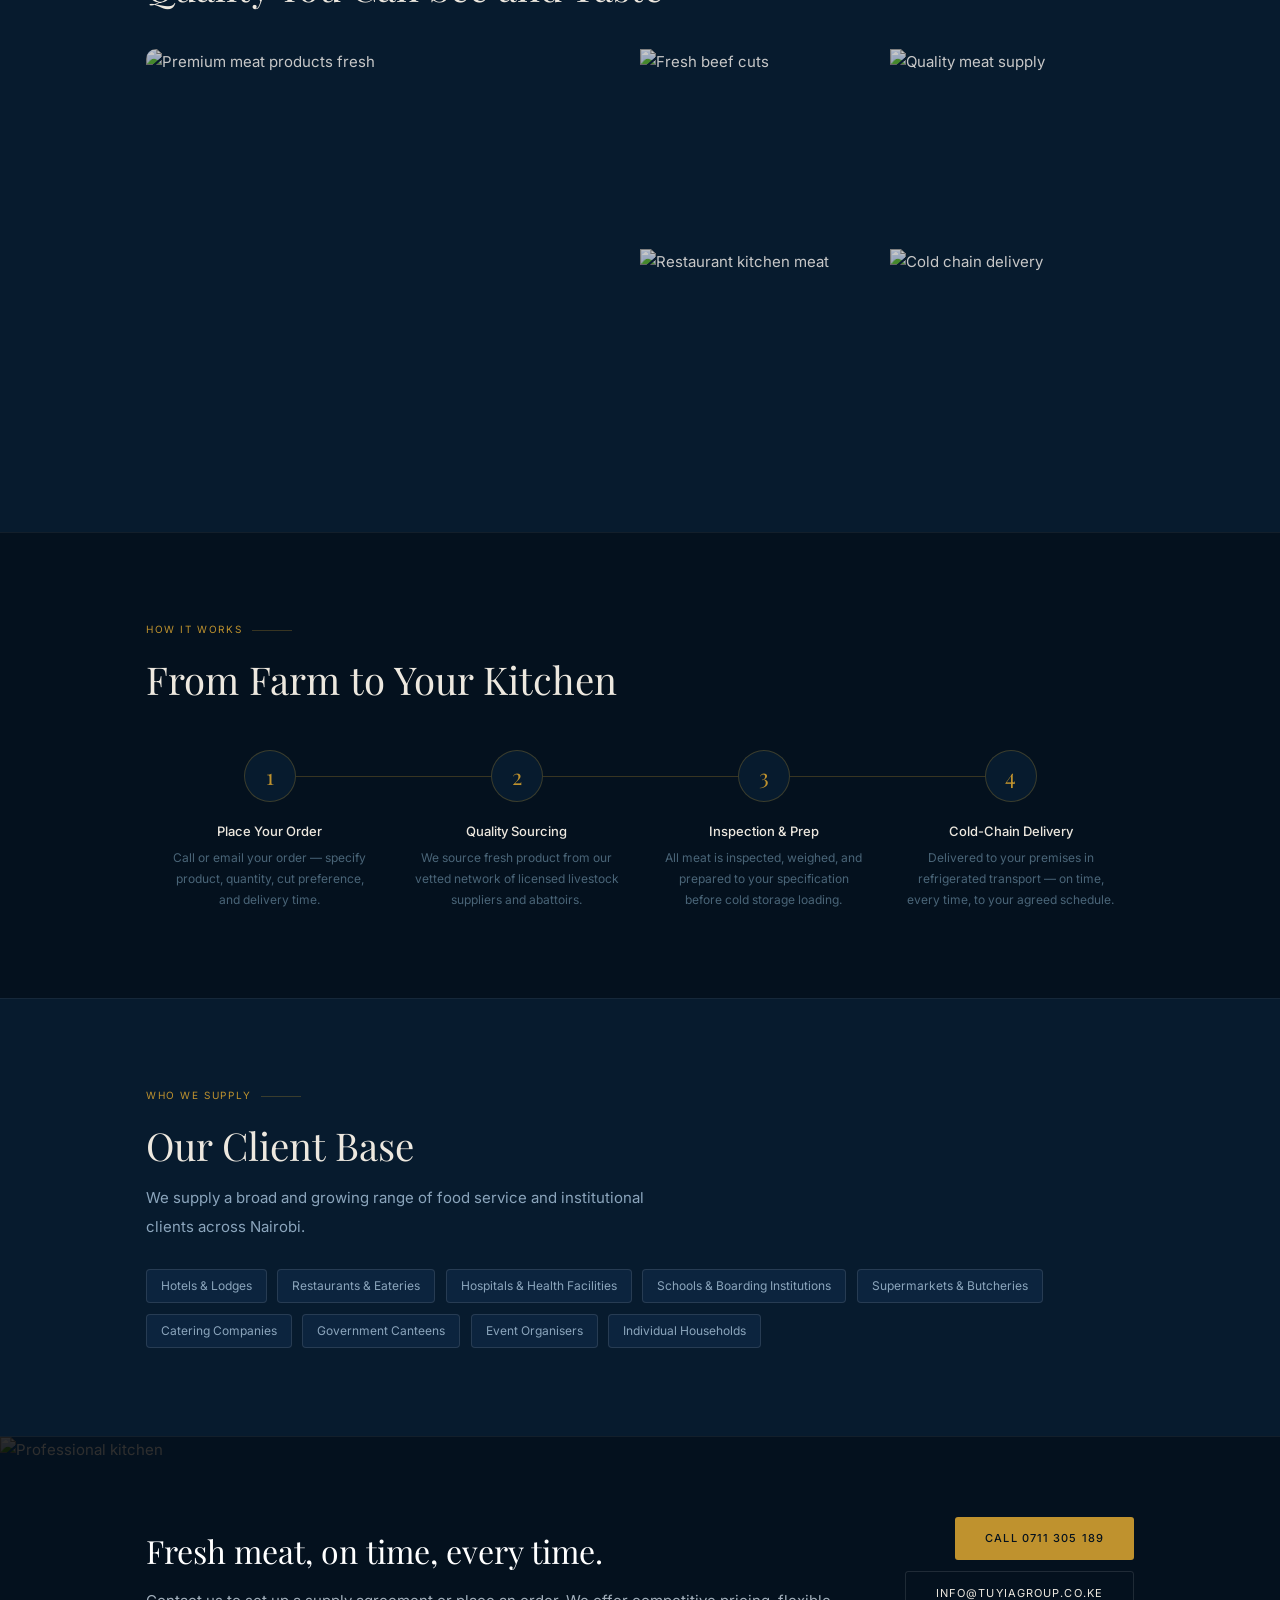
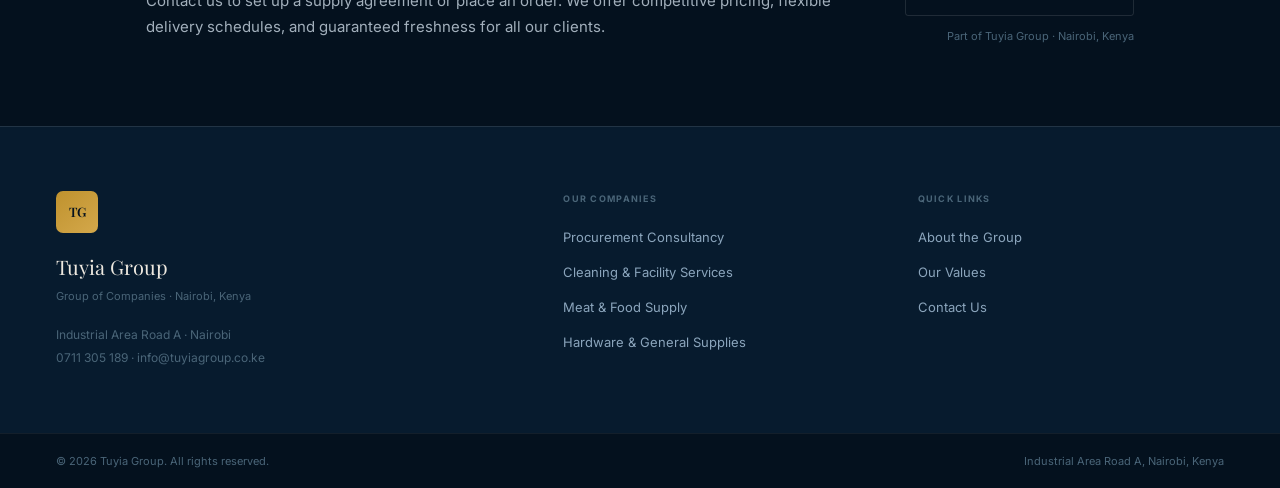
==== commit ae31fc89: "Update meat.html" ====
--- a/services/meat.html
+++ b/services/meat.html
@@ -43,7 +43,7 @@
     <div class="svc-intro-text">
       <div class="section-label">About This Company</div>
       <h2>Fresh Quality Meat. Delivered Reliably.</h2>
-      <p>Tuyia Meat &amp; Food Supply is a dedicated meat distribution company serving Nairobi's food service and institutional sectors. We source from a vetted network of trusted, licensed livestock suppliers and abattoirs — ensuring every product meets strict quality and food safety standards before delivery.</p>
+      <p>Tuyia Meat &amp; Food Supply is a dedicated farm distribution company serving Nairobi's food service and institutional sectors. We source from a vetted network of trusted, licensed livestock suppliers and abattoirs — ensuring every product meets strict quality and food safety standards before delivery.</p>
       <p>Whether you run a hotel kitchen, a school canteen, or a hospital catering operation, our team provides the consistency, freshness, and reliability your business depends on. We handle all cold-chain logistics so you receive every order at the right temperature, every time.</p>
     </div>
     <div class="svc-intro-img">
@@ -62,6 +62,12 @@
         <div class="f-ico"><svg viewBox="0 0 24 24" fill="none" stroke="currentColor" stroke-width="1.7" stroke-linecap="round" stroke-linejoin="round"><path d="M20 7H4a1 1 0 00-1 1v10a1 1 0 001 1h16a1 1 0 001-1V8a1 1 0 00-1-1z"/><path d="M16 7V5a2 2 0 00-2-2h-4a2 2 0 00-2 2v2"/></svg></div>
         <div class="f-h">Premium Beef Supply</div>
         <p class="f-p">High-quality fresh beef in bulk or retail cuts — sourced from verified, healthy livestock. Available in a range of cuts including steak, stew, mince, and whole carcass.</p>
+      </div> 
+       <div class="feat-grid">
+      <div class="f-card">
+        <div class="f-ico"><svg viewBox="0 0 24 24" fill="none" stroke="currentColor" stroke-width="1.7" stroke-linecap="round" stroke-linejoin="round"><path d="M20 7H4a1 1 0 00-1 1v10a1 1 0 001 1h16a1 1 0 001-1V8a1 1 0 00-1-1z"/><path d="M16 7V5a2 2 0 00-2-2h-4a2 2 0 00-2 2v2"/></svg></div>
+        <div class="f-h">Poultry Products</div>
+        <p class="f-p">High-quality poultry in bulk or retail cuts — sourced from verified, healthy poultry. Available in Types: Chicken Boneless, Chicken Thigh, Chicken Drumstick, Chicken Wings, Chicken Minced, Gizzard, Etc. We also supply the original kuku Kienyeji.</p>
       </div>
       <div class="f-card">
         <div class="f-ico"><svg viewBox="0 0 24 24" fill="none" stroke="currentColor" stroke-width="1.7" stroke-linecap="round" stroke-linejoin="round"><circle cx="12" cy="12" r="10"/><path d="M12 8v4l3 3"/></svg></div>
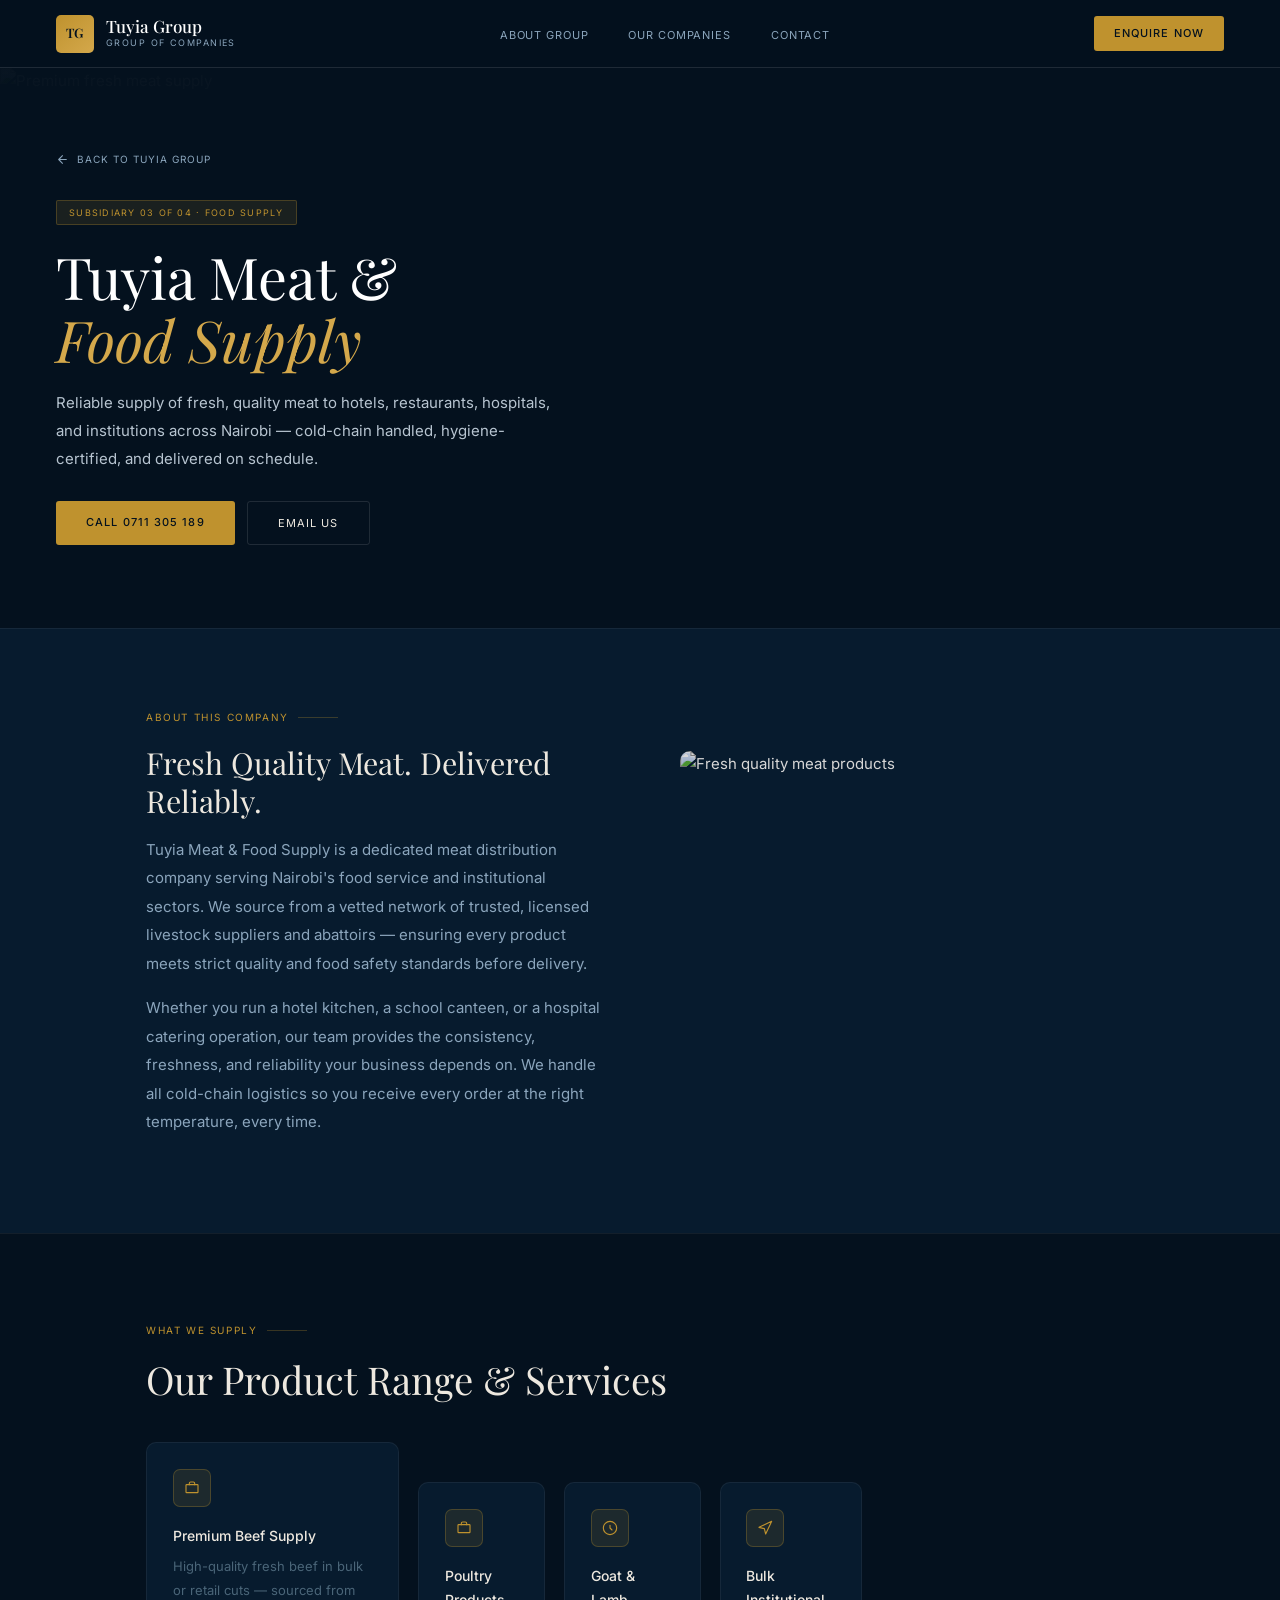
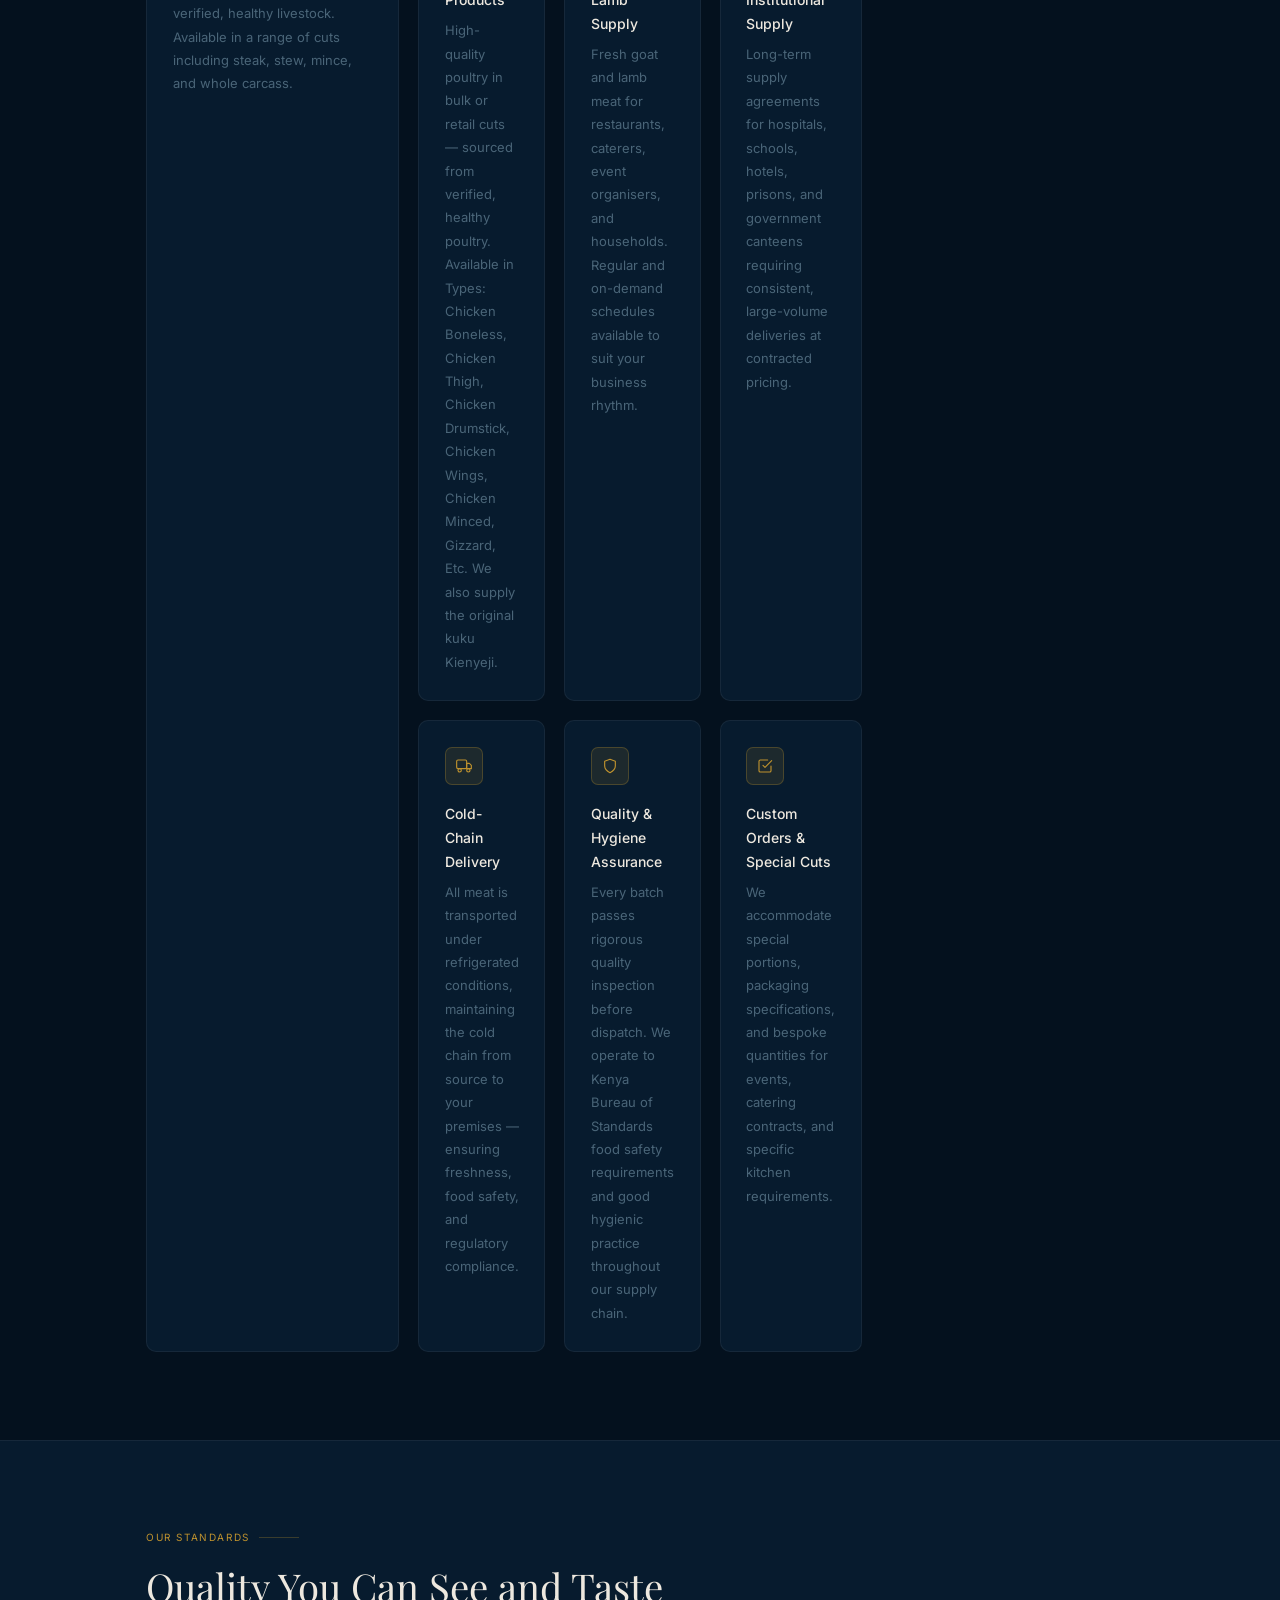
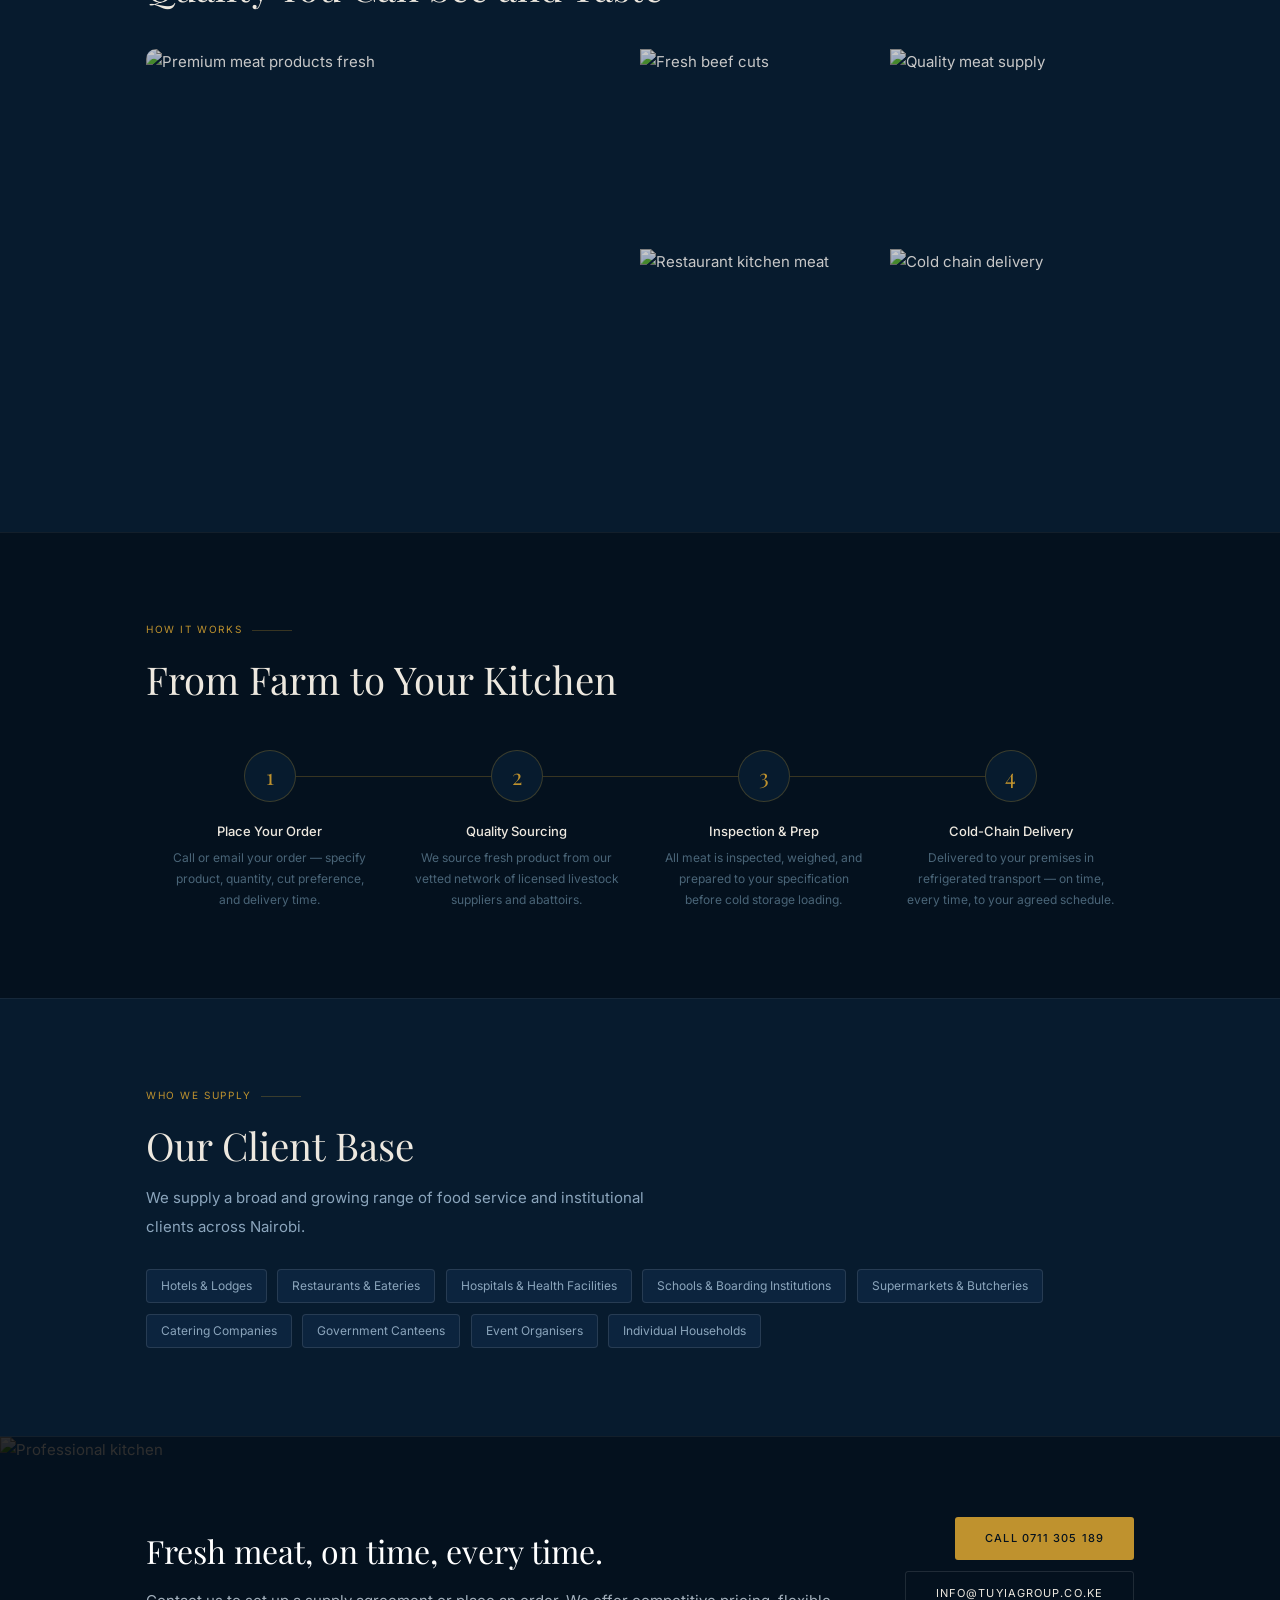
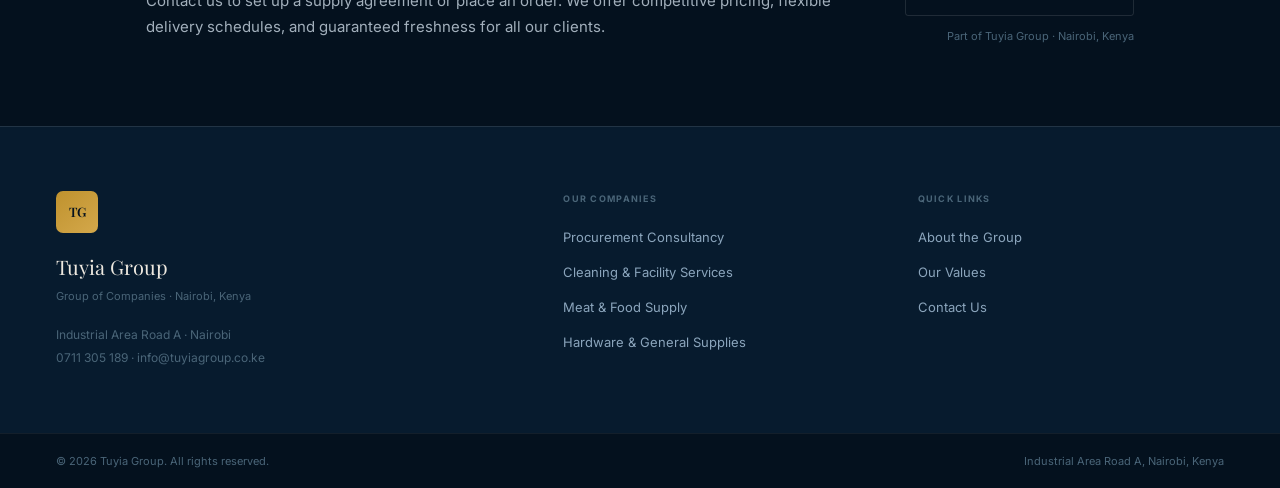
==== commit c15e87c3: "Update meat.html" ====
--- a/services/meat.html
+++ b/services/meat.html
@@ -43,7 +43,7 @@
     <div class="svc-intro-text">
       <div class="section-label">About This Company</div>
       <h2>Fresh Quality Meat. Delivered Reliably.</h2>
-      <p>Tuyia Meat &amp; Food Supply is a dedicated farm distribution company serving Nairobi's food service and institutional sectors. We source from a vetted network of trusted, licensed livestock suppliers and abattoirs — ensuring every product meets strict quality and food safety standards before delivery.</p>
+      <p>Tuyia Meat &amp; Food Supply is a dedicated meat distribution company serving Nairobi's food service and institutional sectors. We source from a vetted network of trusted, licensed livestock suppliers and abattoirs — ensuring every product meets strict quality and food safety standards before delivery.</p>
       <p>Whether you run a hotel kitchen, a school canteen, or a hospital catering operation, our team provides the consistency, freshness, and reliability your business depends on. We handle all cold-chain logistics so you receive every order at the right temperature, every time.</p>
     </div>
     <div class="svc-intro-img">
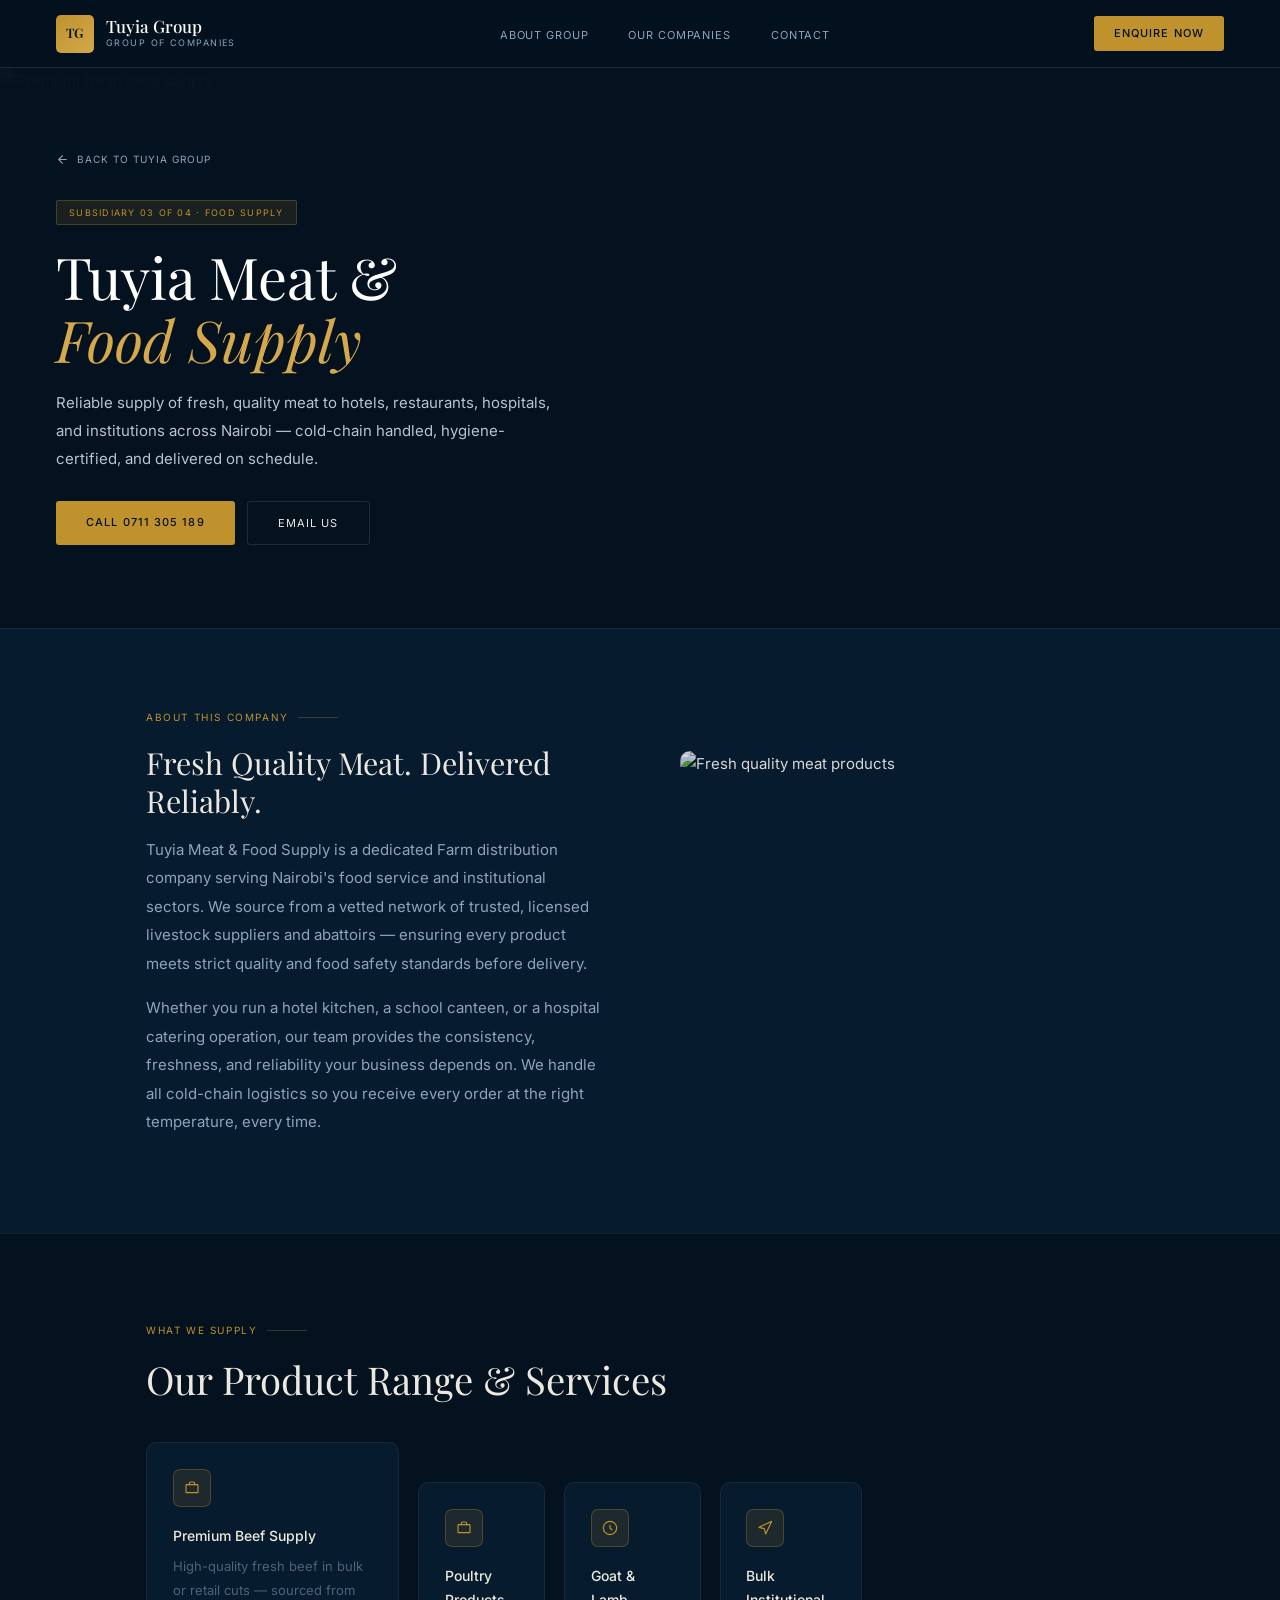
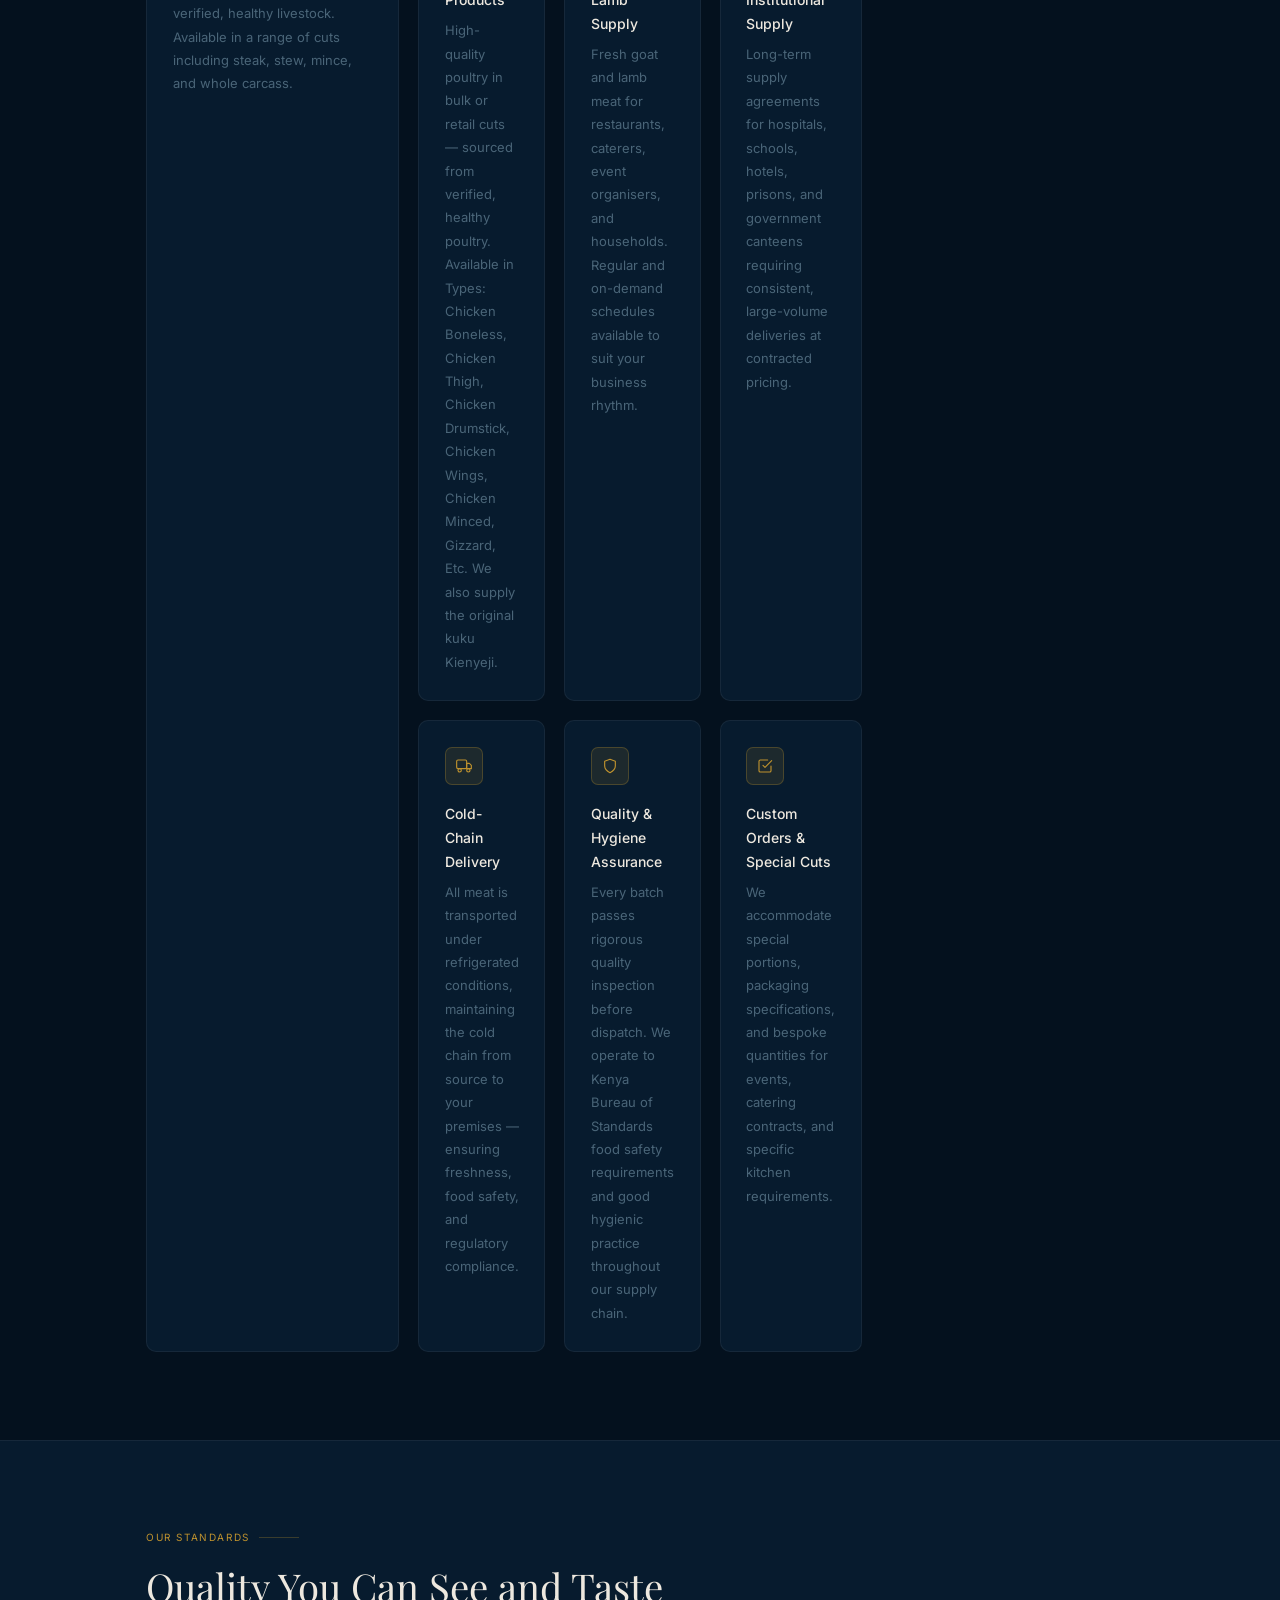
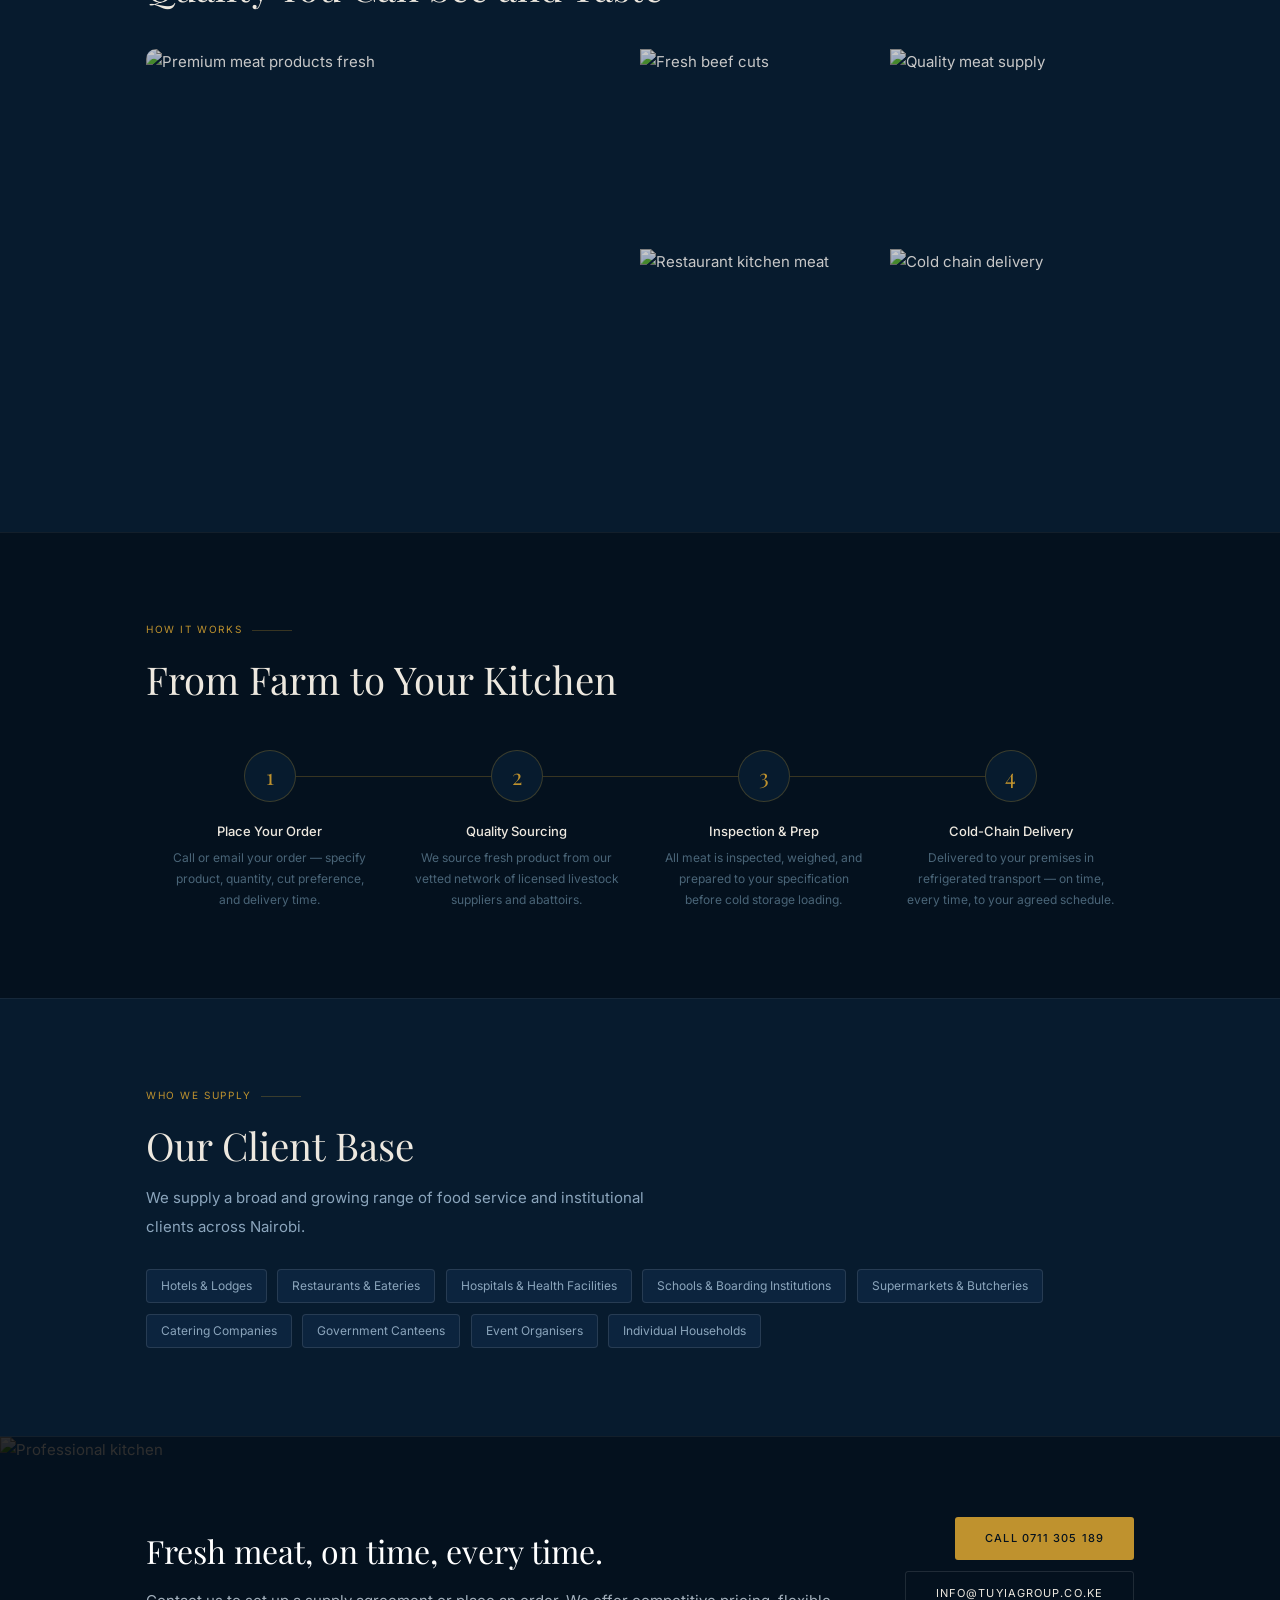
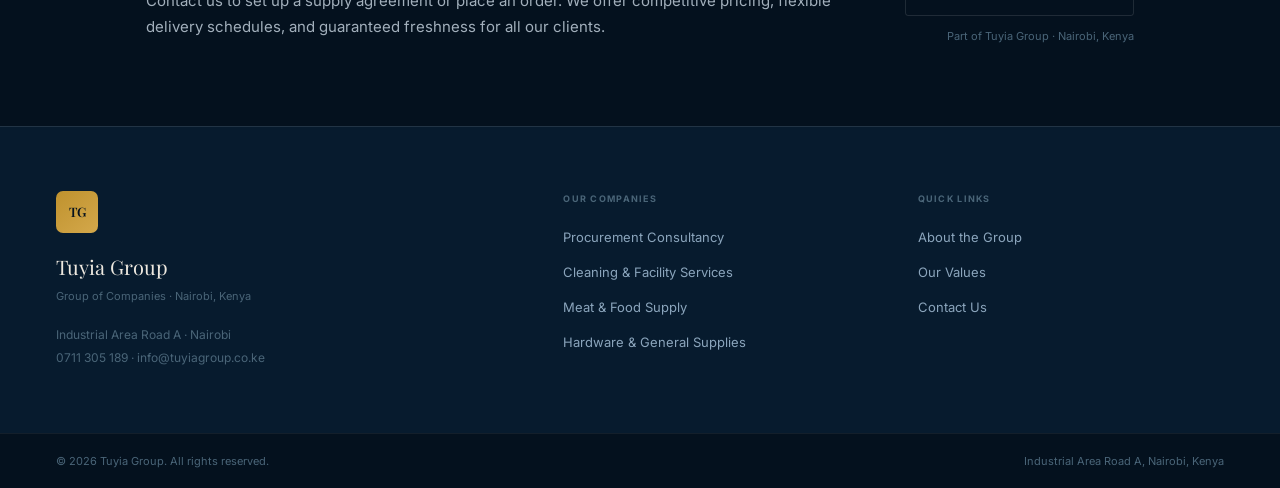
==== commit d1c9ba1c: "Update meat.html" ====
--- a/services/meat.html
+++ b/services/meat.html
@@ -43,7 +43,7 @@
     <div class="svc-intro-text">
       <div class="section-label">About This Company</div>
       <h2>Fresh Quality Meat. Delivered Reliably.</h2>
-      <p>Tuyia Meat &amp; Food Supply is a dedicated meat distribution company serving Nairobi's food service and institutional sectors. We source from a vetted network of trusted, licensed livestock suppliers and abattoirs — ensuring every product meets strict quality and food safety standards before delivery.</p>
+      <p>Tuyia Meat &amp; Food Supply is a dedicated Farm distribution company serving Nairobi's food service and institutional sectors. We source from a vetted network of trusted, licensed livestock suppliers and abattoirs — ensuring every product meets strict quality and food safety standards before delivery.</p>
       <p>Whether you run a hotel kitchen, a school canteen, or a hospital catering operation, our team provides the consistency, freshness, and reliability your business depends on. We handle all cold-chain logistics so you receive every order at the right temperature, every time.</p>
     </div>
     <div class="svc-intro-img">
@@ -71,7 +71,7 @@
       </div>
       <div class="f-card">
         <div class="f-ico"><svg viewBox="0 0 24 24" fill="none" stroke="currentColor" stroke-width="1.7" stroke-linecap="round" stroke-linejoin="round"><circle cx="12" cy="12" r="10"/><path d="M12 8v4l3 3"/></svg></div>
-        <div class="f-h">Goat &amp; Lamb Supply</div>
+        <div class="f-h">Goat &amp Lamb Supply</div>
         <p class="f-p">Fresh goat and lamb meat for restaurants, caterers, event organisers, and households. Regular and on-demand schedules available to suit your business rhythm.</p>
       </div>
       <div class="f-card">
